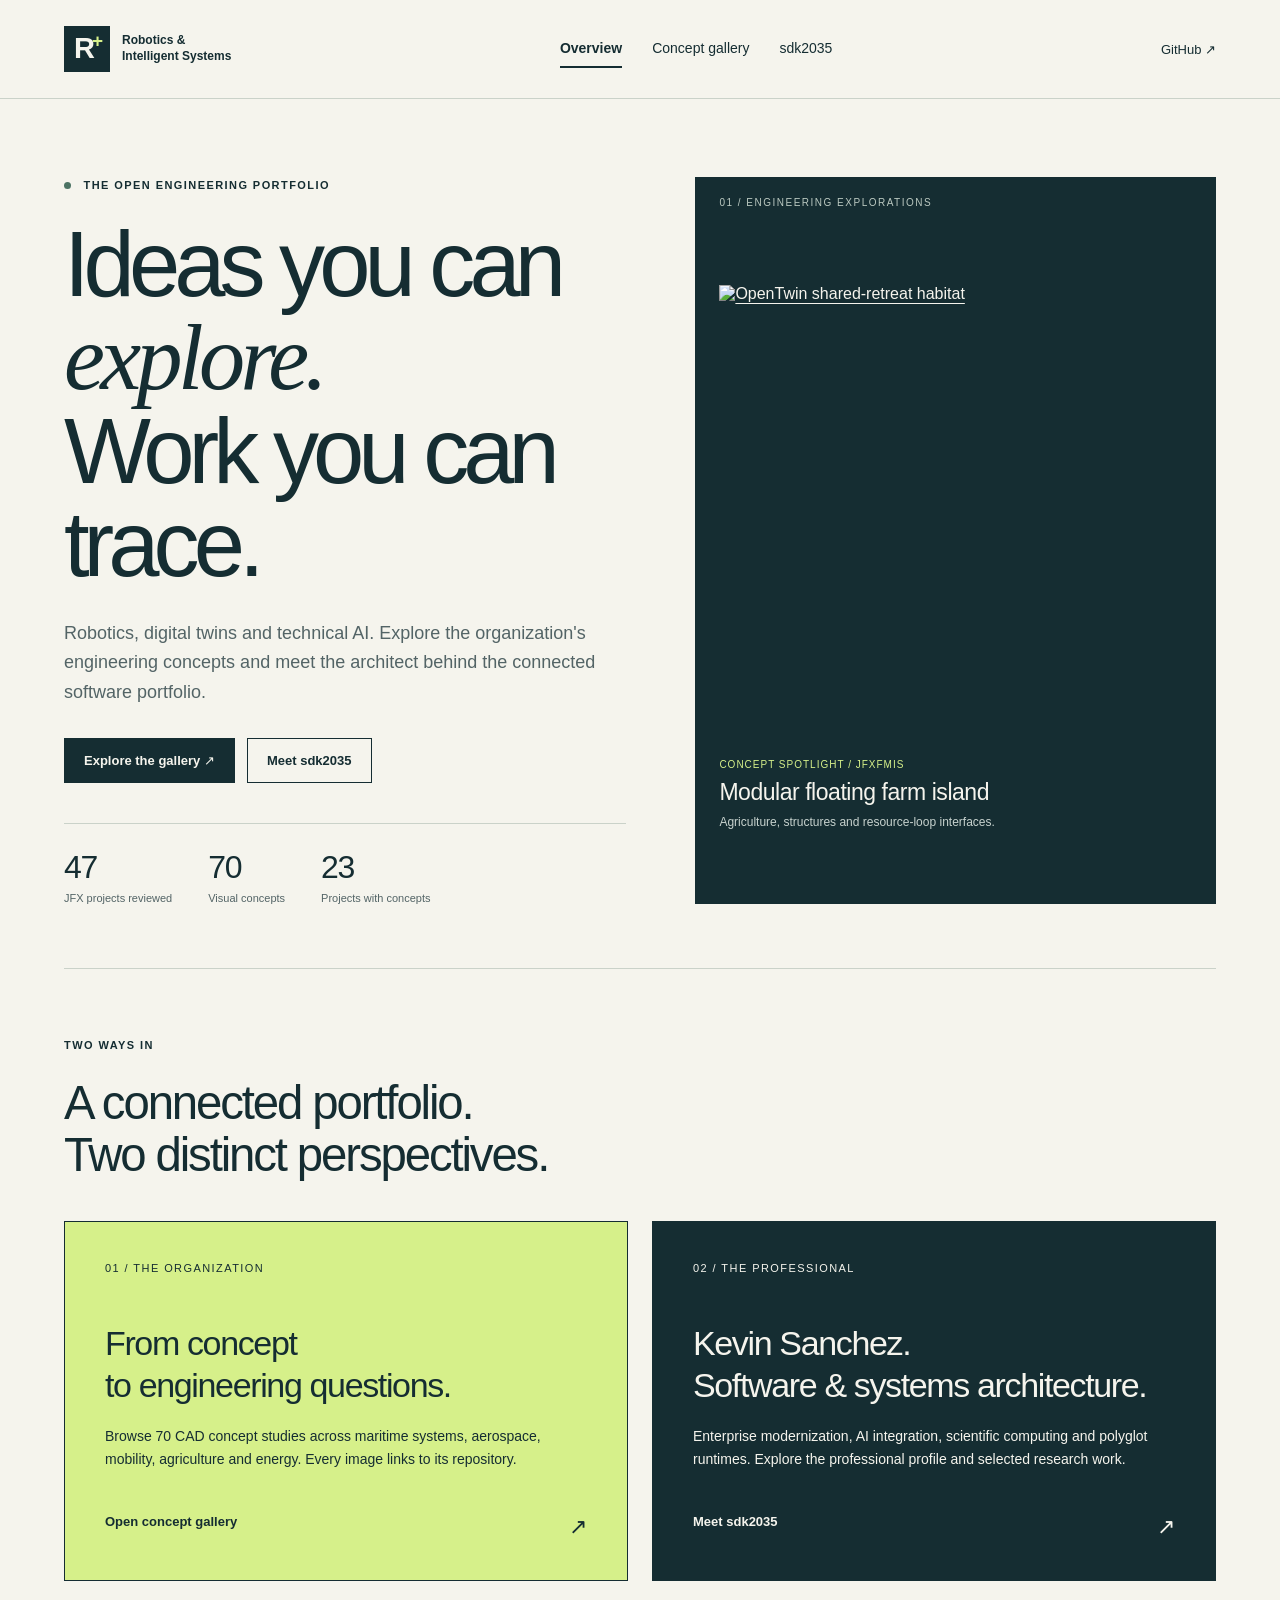
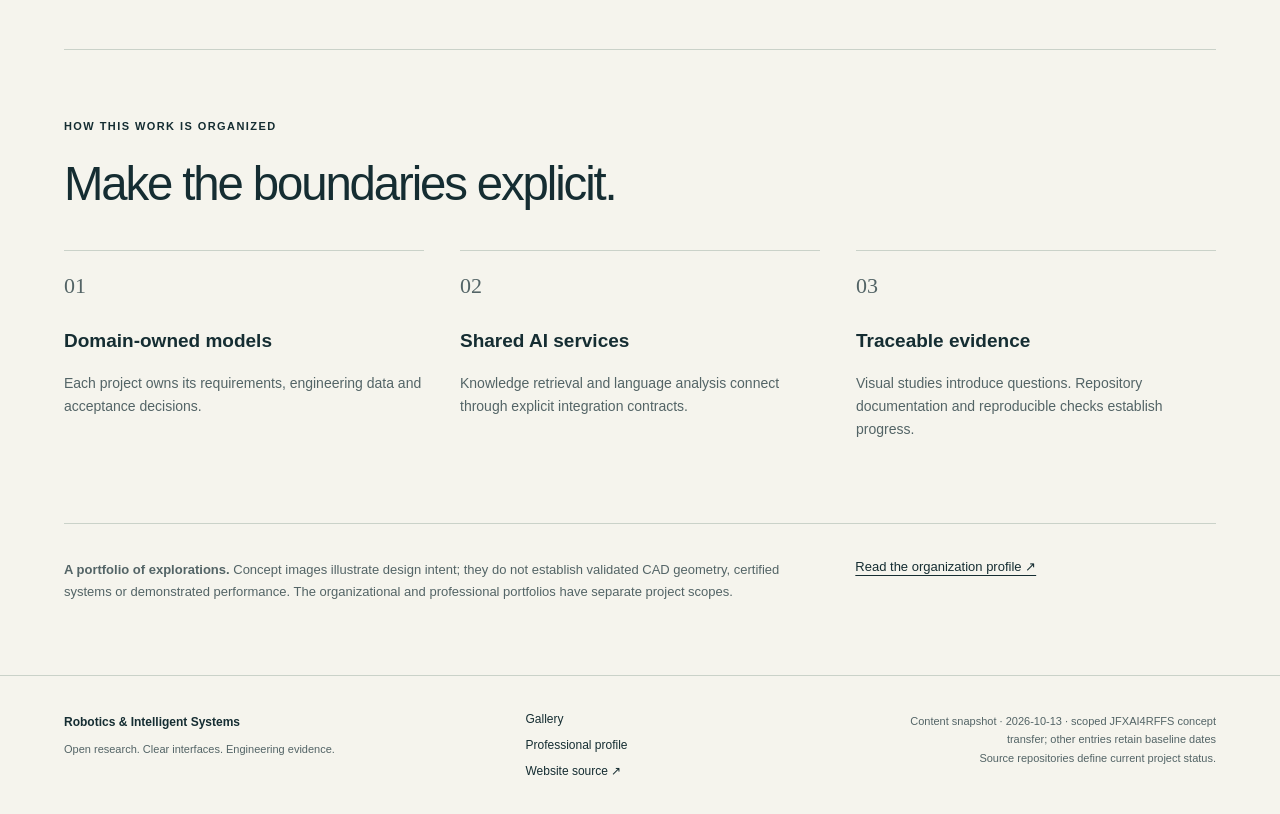
==== docs/index.html @ d43c2836 "docs(portfolio): relocate two support concepts to JFXAI4RFFS and rebuild gallery" ====
<!doctype html>
<html lang="en">
<head>
<meta charset="utf-8"><meta name="viewport" content="width=device-width, initial-scale=1">
<title>Portfolio · Robotics &amp; Intelligent Systems</title>
<meta name="description" content="The engineering portfolio of Robotics &amp; Intelligent Systems, with 70 CAD concept studies and the professional profile of sdk2035.">
<meta name="theme-color" content="#152d32">
<link rel="canonical" href="https://robotics-intelligent-systems.github.io/portfolio/">
<meta property="og:title" content="Portfolio"><meta property="og:description" content="The engineering portfolio of Robotics &amp; Intelligent Systems, with 70 CAD concept studies and the professional profile of sdk2035.">
<meta property="og:type" content="website"><meta property="og:url" content="https://robotics-intelligent-systems.github.io/portfolio/">
<meta property="og:image" content="https://raw.githubusercontent.com/robotics-intelligent-systems/jfxai4mad/main/MBSE/CAD/opentwin-modular-habitat-shared-retreat-cutaway.jpg">
<link rel="icon" href="./assets/mark.svg" type="image/svg+xml">
<link rel="stylesheet" href="./assets/site.css">
<script src="./assets/site.js" defer></script>
</head>
<body>
<a class="skip" href="#main">Skip to content</a>
<header class="site-header"><a class="brand" href="./"><span class="brand-mark" aria-hidden="true">R<span>+</span></span><span>Robotics &amp;<br>Intelligent Systems</span></a><nav aria-label="Primary"><a class="active" href="./">Overview</a><a class="" href="./gallery/">Concept gallery</a><a class="" href="./sdk2035/">sdk2035</a></nav><a class="github-link" href="https://github.com/robotics-intelligent-systems">GitHub ↗</a></header>
<main id="main"><section class="hero overview-hero"><div class="hero-copy"><p class="eyebrow"><span class="signal"></span> THE OPEN ENGINEERING PORTFOLIO</p><h1>Ideas you can<br><em>explore.</em><br>Work you can trace.</h1><p class="lead">Robotics, digital twins and technical AI. Explore the organization's engineering concepts and meet the architect behind the connected software portfolio.</p><div class="actions"><a class="button primary" href="gallery/">Explore the gallery ↗</a><a class="button" href="sdk2035/">Meet sdk2035</a></div><div class="stats"><div><strong>47</strong><span>JFX projects reviewed</span></div><div><strong>70</strong><span>Visual concepts</span></div><div><strong>23</strong><span>Projects with concepts</span></div></div></div><figure class="hero-visual"><a href="https://github.com/robotics-intelligent-systems/jfxai4mad/blob/main/MBSE/CAD/opentwin-modular-habitat-shared-retreat-cutaway.jpg"><img src="https://raw.githubusercontent.com/robotics-intelligent-systems/jfxai4mad/main/MBSE/CAD/opentwin-modular-habitat-shared-retreat-cutaway.jpg" alt="OpenTwin shared-retreat habitat" fetchpriority="high"></a><figcaption><span>CONCEPT SPOTLIGHT / JFXFMIS</span><strong>Modular floating farm island</strong><span>Agriculture, structures and resource-loop interfaces.</span></figcaption><span class="visual-label">01 / ENGINEERING EXPLORATIONS</span></figure></section>
<section class="section"><div class="section-heading"><p class="eyebrow">TWO WAYS IN</p><h2>A connected portfolio.<br>Two distinct perspectives.</h2></div><div class="entry-grid"><a class="entry" href="gallery/"><span class="entry-number">01 / THE ORGANIZATION</span><h3>From concept<br>to engineering questions.</h3><p>Browse 70 CAD concept studies across maritime systems, aerospace, mobility, agriculture and energy. Every image links to its repository.</p><span class="entry-link">Open concept gallery <b>↗</b></span></a><a class="entry dark" href="sdk2035/"><span class="entry-number">02 / THE PROFESSIONAL</span><h3>Kevin Sanchez.<br>Software &amp; systems architecture.</h3><p>Enterprise modernization, AI integration, scientific computing and polyglot runtimes. Explore the professional profile and selected research work.</p><span class="entry-link">Meet sdk2035 <b>↗</b></span></a></div></section>
<section class="section approach"><p class="eyebrow">HOW THIS WORK IS ORGANIZED</p><h2>Make the boundaries explicit.</h2><div class="principles"><div><span>01</span><h3>Domain-owned models</h3><p>Each project owns its requirements, engineering data and acceptance decisions.</p></div><div><span>02</span><h3>Shared AI services</h3><p>Knowledge retrieval and language analysis connect through explicit integration contracts.</p></div><div><span>03</span><h3>Traceable evidence</h3><p>Visual studies introduce questions. Repository documentation and reproducible checks establish progress.</p></div></div></section>
<section class="source-note"><p><strong>A portfolio of explorations.</strong> Concept images illustrate design intent; they do not establish validated CAD geometry, certified systems or demonstrated performance. The organizational and professional portfolios have separate project scopes.</p><a class="" href="https://github.com/robotics-intelligent-systems/.github">Read the organization profile ↗</a></section></main>
<footer><div><strong>Robotics &amp; Intelligent Systems</strong><p>Open research. Clear interfaces. Engineering evidence.</p></div><div class="footer-links"><a class="" href="./gallery/">Gallery</a><a class="" href="./sdk2035/">Professional profile</a><a class="" href="https://github.com/robotics-intelligent-systems/portfolio">Website source ↗</a></div><p class="snapshot">Content snapshot · 2026-10-13 · scoped JFXAI4RFFS concept transfer; other entries retain baseline dates<br>Source repositories define current project status.</p></footer>
</body></html>
---- docs/assets/site.css ----
:root{--paper:#f5f4ed;--ink:#152d32;--muted:#536466;--line:#cad2c9;--lime:#d6f08a;--white:#fff;--serif:Georgia,'Times New Roman',serif;font-family:Arial,Helvetica,sans-serif;color:var(--ink);background:var(--paper);font-synthesis:none;scroll-behavior:smooth}*{box-sizing:border-box}body{margin:0}a{color:inherit;text-underline-offset:4px}a:hover{text-decoration-thickness:2px}button,input,select{font:inherit}button,a,input,select,summary{touch-action:manipulation}button,summary{cursor:pointer}img{display:block;max-width:100%}figure{margin:0}p{line-height:1.65}h1,h2,h3,p{margin-top:0}h1{font-size:clamp(3.8rem,7.2vw,7.6rem);font-weight:500;line-height:1.01;letter-spacing:-.065em;margin-bottom:28px}h1 em{font-family:var(--serif);font-weight:400;letter-spacing:-.05em}h2{font-size:clamp(2rem,3.7vw,3.6rem);font-weight:500;line-height:1.1;letter-spacing:-.045em}h3{font-weight:600;line-height:1.25}a:focus-visible,button:focus-visible,summary:focus-visible,input:focus-visible,select:focus-visible{outline:3px solid #407075;outline-offset:5px}button:disabled{cursor:default}main{max-width:1440px;margin:auto;padding:0 5vw}.site-header{max-width:1440px;margin:auto;padding:26px 5vw;display:flex;align-items:center;justify-content:space-between;gap:28px;border-bottom:1px solid var(--line)}.brand{display:flex;align-items:center;gap:12px;font-size:12px;font-weight:700;text-decoration:none;line-height:1.3}.brand-mark{position:relative;display:flex;align-items:center;justify-content:center;background:var(--ink);color:var(--paper);width:46px;height:46px;font-size:29px;letter-spacing:-3px}.brand-mark span{font-size:19px;color:var(--lime);align-self:flex-start;margin-top:3px}.site-header nav{display:flex;gap:30px}.site-header nav a{font-size:14px;text-decoration:none;padding:10px 0;border-bottom:2px solid transparent}.site-header nav a.active{border-color:var(--ink);font-weight:700}.github-link{font-size:13px;text-decoration:none}.eyebrow{font-size:11px;font-weight:700;line-height:1.5;letter-spacing:.13em;text-transform:uppercase;margin-bottom:24px}.signal{display:inline-block;width:7px;height:7px;border-radius:50%;background:#4c7364;margin-right:8px}.hero{display:grid;grid-template-columns:1.08fr 1fr;gap:6%;padding:78px 0 64px;align-items:center}.lead{font-size:18px;line-height:1.65;color:var(--muted);max-width:600px}.actions{display:flex;gap:12px;flex-wrap:wrap;margin:30px 0}.button{display:inline-flex;align-items:center;justify-content:center;border:1px solid var(--ink);padding:14px 19px;background:transparent;text-decoration:none;font-weight:600;font-size:13px;border-radius:0;transition:background .15s,color .15s}.button:hover{background:#e0e6d8}.button.primary{background:var(--ink);color:var(--paper)}.button.primary:hover{background:#315254}.stats{display:flex;border-top:1px solid var(--line);padding-top:25px;gap:36px;margin-top:40px}.stats strong{display:block;font-size:32px;font-weight:500;letter-spacing:-.04em}.stats span{display:block;font-size:11px;color:var(--muted);margin-top:6px}.hero-visual{position:relative;background:var(--ink);color:var(--paper);align-self:stretch;display:flex;flex-direction:column;justify-content:center;padding:55px 24px 22px}.hero-visual img{width:100%;aspect-ratio:1.05;object-fit:cover}.hero-visual figcaption{display:grid;gap:9px;margin-top:24px}.hero-visual figcaption span:first-child{font-size:10px;color:var(--lime);letter-spacing:.1em}.hero-visual figcaption strong{font-size:23px;font-weight:500;letter-spacing:-.02em}.hero-visual figcaption span:last-child{font-size:12px;color:#c7d2ce}.visual-label{position:absolute;top:20px;left:24px;font-size:10px;letter-spacing:.15em;color:#bbc9c1}.section{padding:68px 0;border-top:1px solid var(--line)}.section-heading{max-width:750px;margin-bottom:34px}.section-heading p:not(.eyebrow){color:var(--muted);max-width:650px}.entry-grid{display:grid;grid-template-columns:1fr 1fr;gap:24px}.entry{display:flex;flex-direction:column;border:1px solid var(--ink);padding:40px;text-decoration:none;min-height:360px;background:var(--lime)}.entry.dark{background:var(--ink);color:var(--paper)}.entry-number{font-size:11px;letter-spacing:.13em;margin-bottom:48px}.entry h3{font-size:34px;letter-spacing:-.04em;font-weight:500;margin-bottom:18px}.entry p{font-size:14px;max-width:460px}.entry-link{font-size:13px;font-weight:700;margin-top:auto;padding-top:20px;display:flex;justify-content:space-between}.entry-link b{font-size:22px;font-weight:400}.principles{display:grid;grid-template-columns:repeat(3,1fr);gap:36px;margin-top:40px}.principles>div{border-top:1px solid var(--line);padding-top:22px}.principles span{font-family:var(--serif);font-size:22px;color:var(--muted)}.principles h3{margin-top:30px;font-size:19px}.principles p{font-size:14px;color:var(--muted)}.source-note{border-top:1px solid var(--line);padding:35px 0 60px;display:grid;grid-template-columns:2fr 1fr;gap:70px;align-items:start}.source-note p{font-size:13px;color:var(--muted)}.source-note a{font-size:13px}.page-intro{padding:70px 0 42px}.page-intro h1{font-size:clamp(4.4rem,8vw,8.5rem)}.intro-line{display:flex;align-items:center;justify-content:space-between;gap:36px}.intro-line .lead{margin:0;max-width:550px}.text-link{font-size:13px;white-space:nowrap}.gallery-tools{padding:27px 0 0;border-top:1px solid var(--ink)}.gallery-tools form{display:flex;gap:18px;align-items:end}.gallery-tools label{display:block;font-size:12px;font-weight:700;margin-bottom:9px}.gallery-tools input,.gallery-tools select{width:100%;background:var(--white);border:1px solid #9cae9f;color:var(--ink);padding:13px 14px;border-radius:0;font-size:14px;min-height:46px}.search-field{flex:1}.project-field{width:240px}.gallery-tools .button{min-height:46px}.gallery-tools #result-count{font-size:12px;margin:18px 0 0;color:var(--muted)}.gallery-note{font-size:12px;color:var(--muted);margin:10px 0 36px}.concept-group{margin-bottom:50px}.group-heading{display:flex;justify-content:space-between;align-items:center;gap:20px;margin-bottom:16px}.group-heading h2{font-size:20px;letter-spacing:-.015em;margin:0}.group-heading h2 a{text-decoration:none}.group-heading span{font-size:11px;color:var(--muted)}.concept-grid{display:grid;grid-template-columns:1fr 1fr;gap:16px}.concept{display:grid;grid-template-columns:1.3fr 1fr;gap:20px;background:var(--white);border:1px solid var(--line);padding:22px;align-items:center;min-width:0}.concept-copy{min-width:0}.status{display:inline-block;font-size:10px;line-height:1.4;color:#3b5c4d;background:#ebf0e5;padding:5px 8px;max-width:100%;overflow-wrap:anywhere}.concept h3{font-size:17px;font-weight:600;letter-spacing:-.02em;margin:14px 0 10px}.concept p{font-size:12px;line-height:1.55;color:var(--muted);margin-bottom:14px}.source-link{font-size:11px}.concept figure{min-width:0}.zoom{display:block;text-decoration:none}.zoom img{width:100%;aspect-ratio:1.18;object-fit:cover;background:#edf0ea;transition:filter .15s}.zoom:hover img{filter:brightness(.9)}.zoom span{display:block;margin-top:8px;font-size:10px;text-align:right;color:var(--muted)}.empty{padding:70px 20px;text-align:center;border:1px solid var(--line)}[hidden]{display:none!important}.project-grid{display:grid;grid-template-columns:repeat(2,minmax(0,1fr));gap:18px}.project-card{border:1px solid var(--line);padding:28px;background:#fafbf5;min-width:0}.project-card-top{display:flex;flex-wrap:wrap;justify-content:space-between;gap:12px;align-items:start;margin-bottom:20px}.project-card-top .eyebrow{max-width:60%;font-size:9px;margin:0;color:var(--muted)}.project-card h3{font-size:24px;letter-spacing:-.03em;margin-bottom:15px;overflow-wrap:anywhere}.project-card h3 a{text-decoration:none}.project-card>p{font-size:14px;color:var(--muted)}details summary{font-size:13px;line-height:1.5;padding:12px 0;font-weight:600}details p{font-size:13px;color:var(--muted);margin:12px 0 0}.directory{margin-top:28px}.directory>summary{border-top:1px solid var(--line);padding:20px 0;font-size:15px}.directory .project-grid{padding:10px 0}.profile-hero{grid-template-columns:1.4fr .8fr;gap:10%;align-items:start}.profile-hero h1{font-size:clamp(5rem,9vw,9rem)}.role{font-size:23px;line-height:1.35;letter-spacing:-.025em}.location{font-size:12px;color:var(--muted);max-width:520px}.profile-panel{background:var(--ink);color:var(--paper);padding:36px;margin-top:30px}.profile-panel .eyebrow{color:var(--lime)}.experience{border-top:1px solid #456064;display:flex;align-items:baseline;gap:20px;padding:24px 0}.experience strong{font-size:64px;font-weight:400;letter-spacing:-.055em}.experience span{font-size:12px;color:#c7d2ce}.profile-panel>p:not(.eyebrow){font-size:14px;color:#c7d2ce}.profile-panel .small{font-size:11px!important;color:#aabbaf!important;margin-top:24px}.profile-panel a{font-size:12px}.stack-grid{display:grid;grid-template-columns:1fr 1fr;gap:34px 70px;margin-top:38px}.stack-grid>div{border-top:1px solid var(--line);padding-top:22px}.stack-grid h3{font-size:18px}.stack-grid p{font-size:14px;color:var(--muted)}.contact-block{padding:50px;background:var(--lime);margin:20px 0 70px;display:grid;grid-template-columns:1.4fr 1fr;gap:60px}.contact-block h2{font-size:44px}.contact-block p:not(.eyebrow){font-size:14px}.contact-links{align-self:center;display:grid}.contact-links a{font-size:14px;padding:15px 0;border-bottom:1px solid #98b470;text-decoration:none}footer{max-width:1440px;margin:auto;border-top:1px solid var(--line);padding:36px 5vw;display:grid;grid-template-columns:1.3fr 1fr 1fr;gap:36px}footer strong{font-size:12px}footer p{font-size:11px;color:var(--muted);margin-top:10px}.footer-links{display:grid;gap:12px;align-content:start}.footer-links a{font-size:12px;text-decoration:none}.snapshot{margin:0!important;text-align:right}.skip{position:fixed;top:8px;left:8px;transform:translateY(-200%);background:var(--lime);padding:15px;z-index:10}.skip:focus{transform:none}dialog{border:0;background:var(--paper);color:var(--ink);width:min(1000px,94vw);max-height:93vh;padding:24px}dialog::backdrop{background:#0c2329d9}.dialog-top{display:flex;align-items:center;justify-content:space-between;gap:20px}.dialog-top h2{font-size:22px;letter-spacing:-.02em;margin:0}.dialog-top button{background:var(--ink);color:var(--paper);border:0;padding:12px;white-space:nowrap}dialog img{max-height:70vh;width:100%;object-fit:contain;margin:20px 0;background:#e8ebe5}dialog>a{font-size:13px}
@media(min-width:1450px){main,.site-header,footer{padding-left:72px;padding-right:72px}}@media(max-width:1000px){h1{font-size:65px}.hero{gap:30px}.stats{gap:20px}.concept-grid{grid-template-columns:1fr}.concept{grid-template-columns:1.6fr 1fr}.concept h3{font-size:21px}.concept p{font-size:14px}.concept figure img{max-height:210px}.hero-visual img{aspect-ratio:.88}.entry{padding:30px}.entry h3{font-size:29px}.profile-hero{gap:30px}.profile-panel{padding:24px}.experience{gap:12px}.experience strong{font-size:54px}.contact-block{gap:30px;padding:35px}}@media(max-width:700px){main{padding:0 22px}.site-header{padding:20px 22px;flex-wrap:wrap;gap:16px}.site-header nav{order:3;width:100%;justify-content:space-between;gap:12px}.site-header nav a{font-size:12px}.brand{font-size:10px}.brand-mark{width:37px;height:37px;font-size:23px}.github-link{font-size:12px}.hero,.profile-hero{grid-template-columns:1fr;padding:42px 0;gap:34px}h1{font-size:clamp(3.5rem,12vw,5rem)}.hero-visual{padding-top:44px}.hero-visual img{aspect-ratio:1.4;object-fit:cover}.lead{font-size:16px}.stats{gap:26px;margin-top:28px}.stats span{max-width:85px;line-height:1.4}.stats strong{font-size:29px}.section{padding:44px 0}.entry-grid,.project-grid,.principles,.stack-grid,.contact-block,.source-note{grid-template-columns:1fr}.entry{min-height:315px;padding:28px}.entry-number{margin-bottom:35px}.principles{gap:18px}.principles h3{margin-top:16px}.source-note{gap:16px;padding-bottom:38px}.page-intro{padding:42px 0 30px}.page-intro h1{font-size:4.6rem}.intro-line{display:block}.intro-line a{display:inline-block;margin-top:20px}.gallery-tools form{flex-wrap:wrap;gap:15px}.search-field{flex:0 0 100%}.project-field{width:auto;flex:1;min-width:150px}.gallery-tools .button{font-size:12px;padding:13px}.concept{gap:16px;padding:17px;grid-template-columns:1.4fr 1fr}.concept h3{font-size:17px}.concept p{font-size:12px}.concept figure img{aspect-ratio:1;max-height:none}.concept-group{margin-bottom:35px}.profile-panel{margin:0;padding:30px}.profile-hero h1{font-size:5.2rem}.experience{justify-content:space-between}.contact-block{padding:28px;gap:14px;margin-bottom:42px}.contact-block h2{font-size:36px}.stack-grid{gap:18px}footer{padding:30px 22px;grid-template-columns:1fr;gap:20px}.footer-links{display:flex;flex-wrap:wrap;gap:18px}.snapshot{text-align:left}dialog{padding:16px}.dialog-top h2{font-size:17px}}@media(prefers-reduced-motion:reduce){:root{scroll-behavior:auto}*{transition:none!important}}
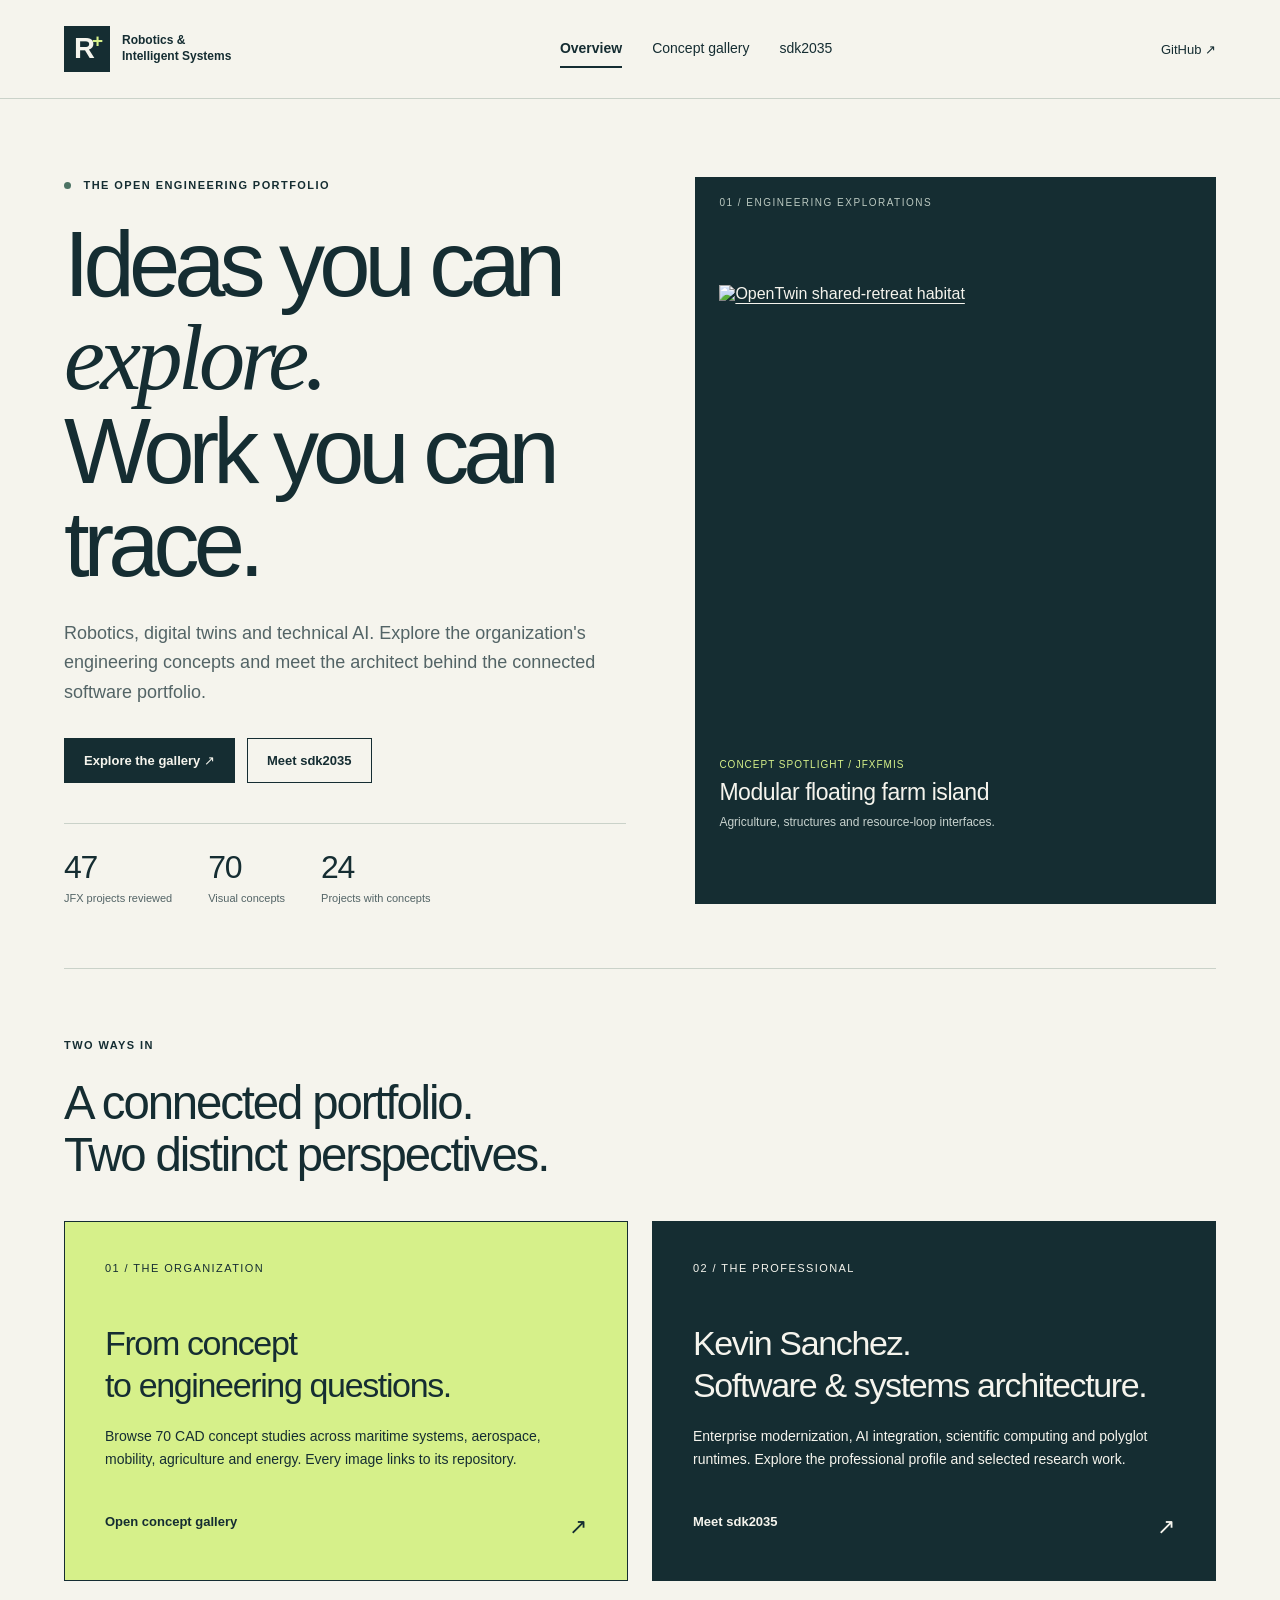
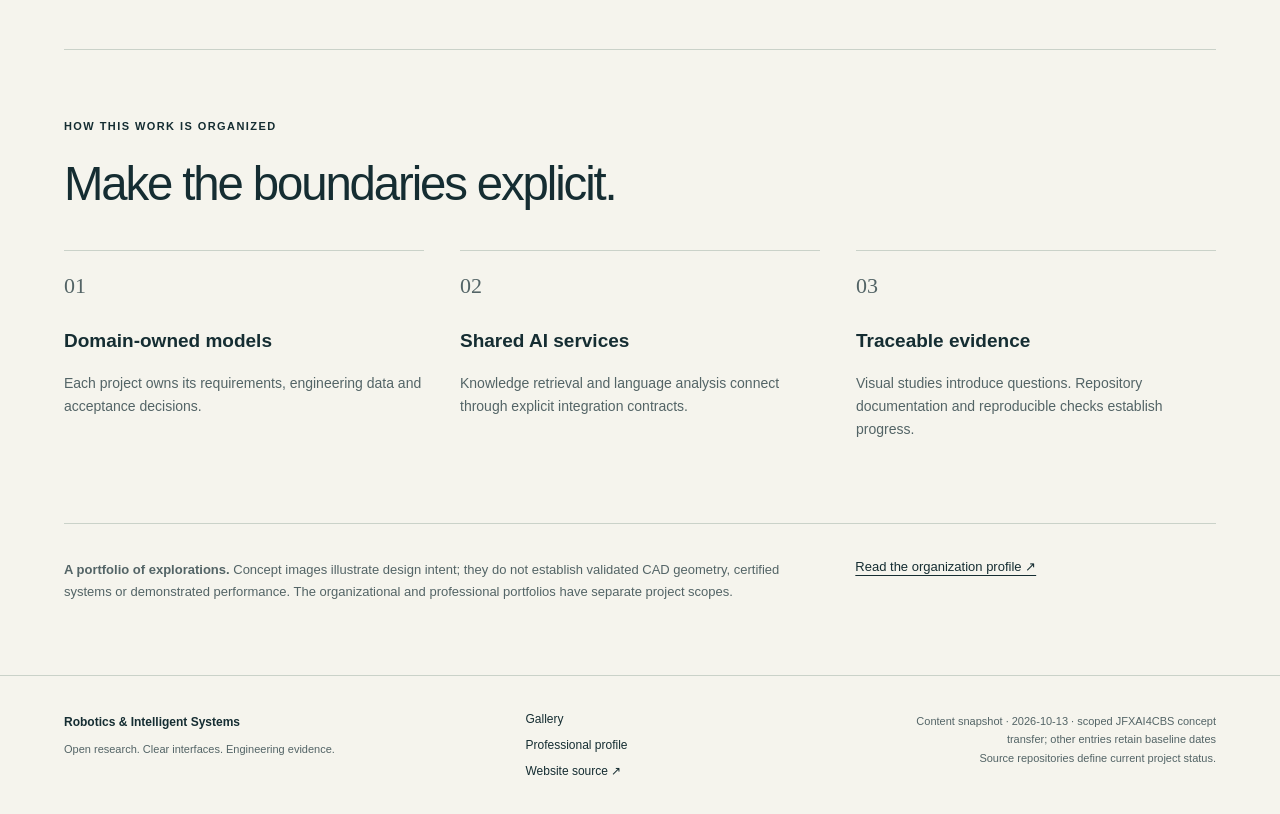
==== commit 406bd36e: "docs: align patrol boat and hydrogen-electric helicopter migration to JFXAI4CBS" ====
--- a/docs/index.html
+++ b/docs/index.html
@@ -16,9 +16,9 @@
 <body>
 <a class="skip" href="#main">Skip to content</a>
 <header class="site-header"><a class="brand" href="./"><span class="brand-mark" aria-hidden="true">R<span>+</span></span><span>Robotics &amp;<br>Intelligent Systems</span></a><nav aria-label="Primary"><a class="active" href="./">Overview</a><a class="" href="./gallery/">Concept gallery</a><a class="" href="./sdk2035/">sdk2035</a></nav><a class="github-link" href="https://github.com/robotics-intelligent-systems">GitHub ↗</a></header>
-<main id="main"><section class="hero overview-hero"><div class="hero-copy"><p class="eyebrow"><span class="signal"></span> THE OPEN ENGINEERING PORTFOLIO</p><h1>Ideas you can<br><em>explore.</em><br>Work you can trace.</h1><p class="lead">Robotics, digital twins and technical AI. Explore the organization's engineering concepts and meet the architect behind the connected software portfolio.</p><div class="actions"><a class="button primary" href="gallery/">Explore the gallery ↗</a><a class="button" href="sdk2035/">Meet sdk2035</a></div><div class="stats"><div><strong>47</strong><span>JFX projects reviewed</span></div><div><strong>70</strong><span>Visual concepts</span></div><div><strong>23</strong><span>Projects with concepts</span></div></div></div><figure class="hero-visual"><a href="https://github.com/robotics-intelligent-systems/jfxai4mad/blob/main/MBSE/CAD/opentwin-modular-habitat-shared-retreat-cutaway.jpg"><img src="https://raw.githubusercontent.com/robotics-intelligent-systems/jfxai4mad/main/MBSE/CAD/opentwin-modular-habitat-shared-retreat-cutaway.jpg" alt="OpenTwin shared-retreat habitat" fetchpriority="high"></a><figcaption><span>CONCEPT SPOTLIGHT / JFXFMIS</span><strong>Modular floating farm island</strong><span>Agriculture, structures and resource-loop interfaces.</span></figcaption><span class="visual-label">01 / ENGINEERING EXPLORATIONS</span></figure></section>
+<main id="main"><section class="hero overview-hero"><div class="hero-copy"><p class="eyebrow"><span class="signal"></span> THE OPEN ENGINEERING PORTFOLIO</p><h1>Ideas you can<br><em>explore.</em><br>Work you can trace.</h1><p class="lead">Robotics, digital twins and technical AI. Explore the organization's engineering concepts and meet the architect behind the connected software portfolio.</p><div class="actions"><a class="button primary" href="gallery/">Explore the gallery ↗</a><a class="button" href="sdk2035/">Meet sdk2035</a></div><div class="stats"><div><strong>47</strong><span>JFX projects reviewed</span></div><div><strong>70</strong><span>Visual concepts</span></div><div><strong>24</strong><span>Projects with concepts</span></div></div></div><figure class="hero-visual"><a href="https://github.com/robotics-intelligent-systems/jfxai4mad/blob/main/MBSE/CAD/opentwin-modular-habitat-shared-retreat-cutaway.jpg"><img src="https://raw.githubusercontent.com/robotics-intelligent-systems/jfxai4mad/main/MBSE/CAD/opentwin-modular-habitat-shared-retreat-cutaway.jpg" alt="OpenTwin shared-retreat habitat" fetchpriority="high"></a><figcaption><span>CONCEPT SPOTLIGHT / JFXFMIS</span><strong>Modular floating farm island</strong><span>Agriculture, structures and resource-loop interfaces.</span></figcaption><span class="visual-label">01 / ENGINEERING EXPLORATIONS</span></figure></section>
 <section class="section"><div class="section-heading"><p class="eyebrow">TWO WAYS IN</p><h2>A connected portfolio.<br>Two distinct perspectives.</h2></div><div class="entry-grid"><a class="entry" href="gallery/"><span class="entry-number">01 / THE ORGANIZATION</span><h3>From concept<br>to engineering questions.</h3><p>Browse 70 CAD concept studies across maritime systems, aerospace, mobility, agriculture and energy. Every image links to its repository.</p><span class="entry-link">Open concept gallery <b>↗</b></span></a><a class="entry dark" href="sdk2035/"><span class="entry-number">02 / THE PROFESSIONAL</span><h3>Kevin Sanchez.<br>Software &amp; systems architecture.</h3><p>Enterprise modernization, AI integration, scientific computing and polyglot runtimes. Explore the professional profile and selected research work.</p><span class="entry-link">Meet sdk2035 <b>↗</b></span></a></div></section>
 <section class="section approach"><p class="eyebrow">HOW THIS WORK IS ORGANIZED</p><h2>Make the boundaries explicit.</h2><div class="principles"><div><span>01</span><h3>Domain-owned models</h3><p>Each project owns its requirements, engineering data and acceptance decisions.</p></div><div><span>02</span><h3>Shared AI services</h3><p>Knowledge retrieval and language analysis connect through explicit integration contracts.</p></div><div><span>03</span><h3>Traceable evidence</h3><p>Visual studies introduce questions. Repository documentation and reproducible checks establish progress.</p></div></div></section>
 <section class="source-note"><p><strong>A portfolio of explorations.</strong> Concept images illustrate design intent; they do not establish validated CAD geometry, certified systems or demonstrated performance. The organizational and professional portfolios have separate project scopes.</p><a class="" href="https://github.com/robotics-intelligent-systems/.github">Read the organization profile ↗</a></section></main>
-<footer><div><strong>Robotics &amp; Intelligent Systems</strong><p>Open research. Clear interfaces. Engineering evidence.</p></div><div class="footer-links"><a class="" href="./gallery/">Gallery</a><a class="" href="./sdk2035/">Professional profile</a><a class="" href="https://github.com/robotics-intelligent-systems/portfolio">Website source ↗</a></div><p class="snapshot">Content snapshot · 2026-10-13 · scoped JFXAI4RFFS concept transfer; other entries retain baseline dates<br>Source repositories define current project status.</p></footer>
+<footer><div><strong>Robotics &amp; Intelligent Systems</strong><p>Open research. Clear interfaces. Engineering evidence.</p></div><div class="footer-links"><a class="" href="./gallery/">Gallery</a><a class="" href="./sdk2035/">Professional profile</a><a class="" href="https://github.com/robotics-intelligent-systems/portfolio">Website source ↗</a></div><p class="snapshot">Content snapshot · 2026-10-13 · scoped JFXAI4CBS concept transfer; other entries retain baseline dates<br>Source repositories define current project status.</p></footer>
 </body></html>
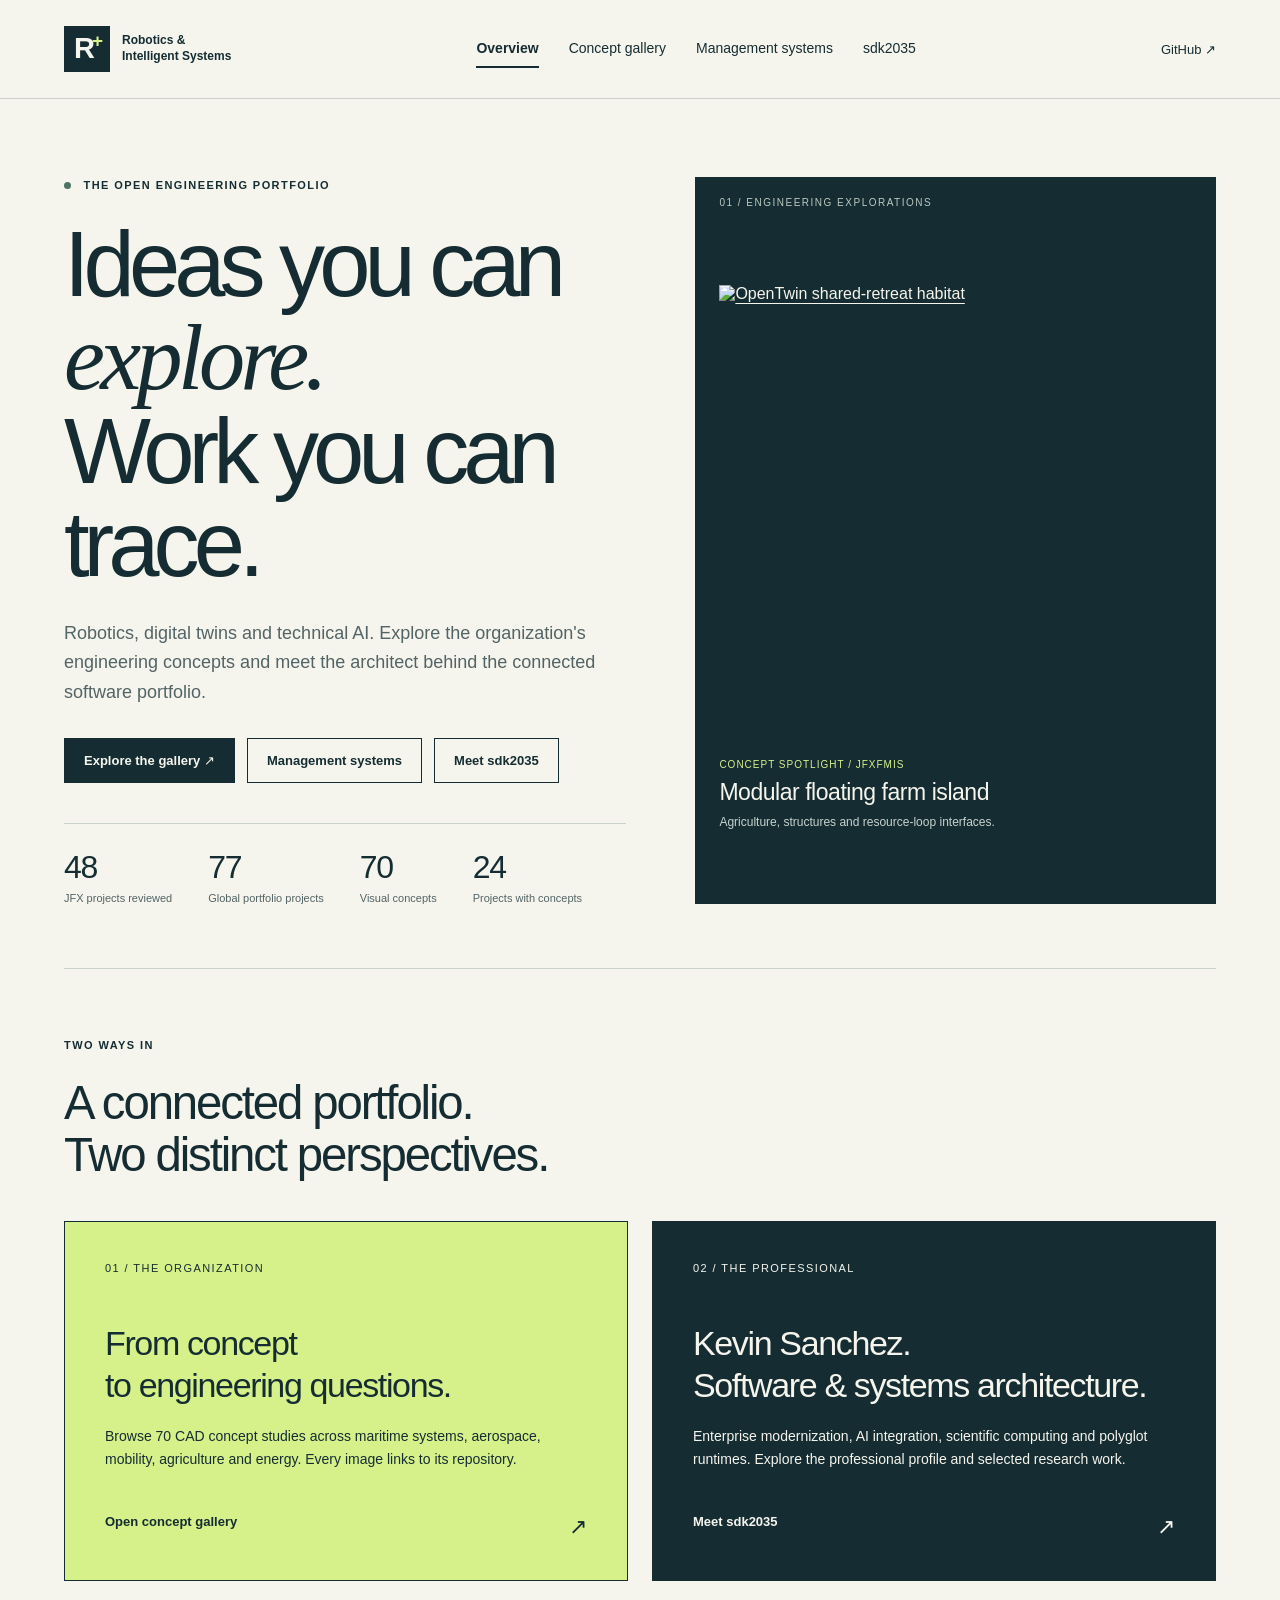
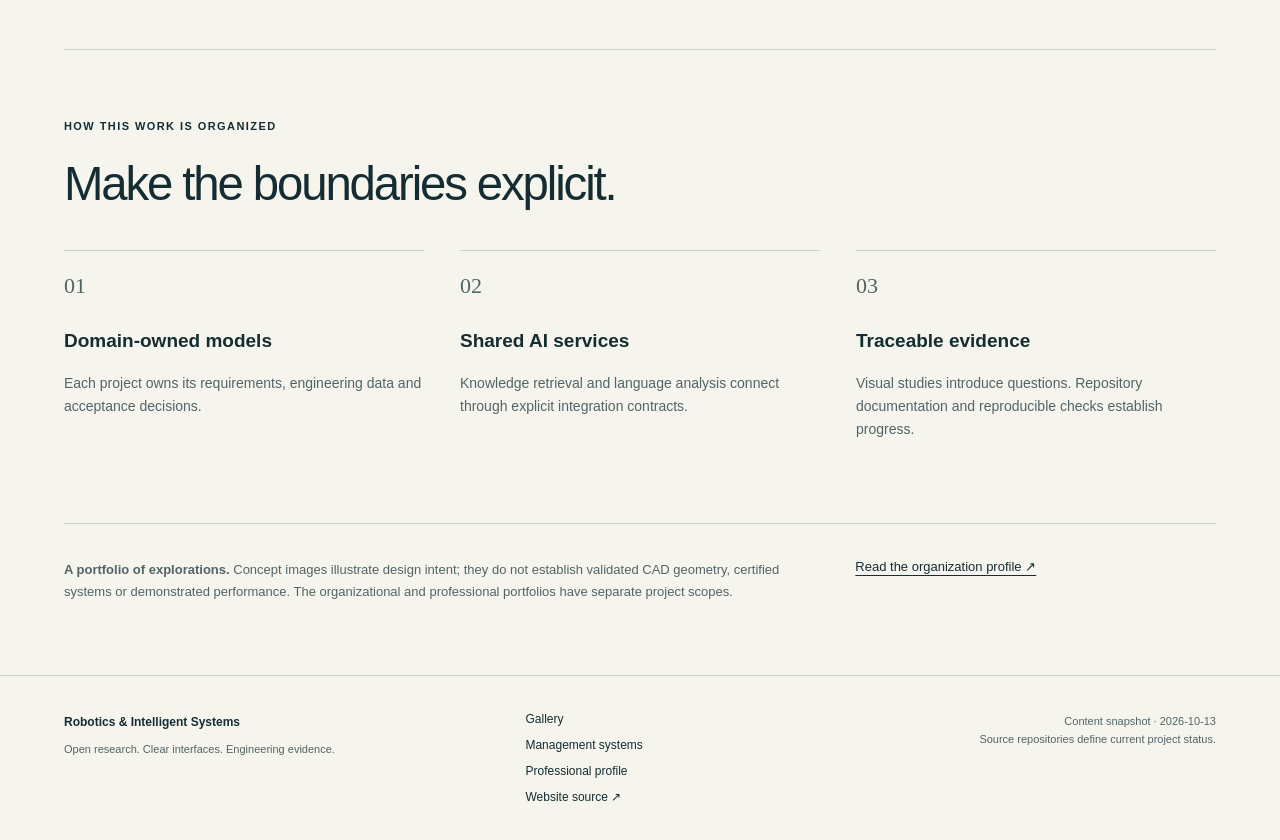
==== commit cade80ac: "Add management systems tab and JFOXPMS; total 77 portfolio projects" ====
--- a/docs/index.html
+++ b/docs/index.html
@@ -15,10 +15,10 @@
 </head>
 <body>
 <a class="skip" href="#main">Skip to content</a>
-<header class="site-header"><a class="brand" href="./"><span class="brand-mark" aria-hidden="true">R<span>+</span></span><span>Robotics &amp;<br>Intelligent Systems</span></a><nav aria-label="Primary"><a class="active" href="./">Overview</a><a class="" href="./gallery/">Concept gallery</a><a class="" href="./sdk2035/">sdk2035</a></nav><a class="github-link" href="https://github.com/robotics-intelligent-systems">GitHub ↗</a></header>
-<main id="main"><section class="hero overview-hero"><div class="hero-copy"><p class="eyebrow"><span class="signal"></span> THE OPEN ENGINEERING PORTFOLIO</p><h1>Ideas you can<br><em>explore.</em><br>Work you can trace.</h1><p class="lead">Robotics, digital twins and technical AI. Explore the organization's engineering concepts and meet the architect behind the connected software portfolio.</p><div class="actions"><a class="button primary" href="gallery/">Explore the gallery ↗</a><a class="button" href="sdk2035/">Meet sdk2035</a></div><div class="stats"><div><strong>47</strong><span>JFX projects reviewed</span></div><div><strong>70</strong><span>Visual concepts</span></div><div><strong>24</strong><span>Projects with concepts</span></div></div></div><figure class="hero-visual"><a href="https://github.com/robotics-intelligent-systems/jfxai4mad/blob/main/MBSE/CAD/opentwin-modular-habitat-shared-retreat-cutaway.jpg"><img src="https://raw.githubusercontent.com/robotics-intelligent-systems/jfxai4mad/main/MBSE/CAD/opentwin-modular-habitat-shared-retreat-cutaway.jpg" alt="OpenTwin shared-retreat habitat" fetchpriority="high"></a><figcaption><span>CONCEPT SPOTLIGHT / JFXFMIS</span><strong>Modular floating farm island</strong><span>Agriculture, structures and resource-loop interfaces.</span></figcaption><span class="visual-label">01 / ENGINEERING EXPLORATIONS</span></figure></section>
+<header class="site-header"><a class="brand" href="./"><span class="brand-mark" aria-hidden="true">R<span>+</span></span><span>Robotics &amp;<br>Intelligent Systems</span></a><nav aria-label="Primary"><a class="active" href="./">Overview</a><a class="" href="./gallery/">Concept gallery</a><a class="" href="./management/">Management systems</a><a class="" href="./sdk2035/">sdk2035</a></nav><a class="github-link" href="https://github.com/robotics-intelligent-systems">GitHub ↗</a></header>
+<main id="main"><section class="hero overview-hero"><div class="hero-copy"><p class="eyebrow"><span class="signal"></span> THE OPEN ENGINEERING PORTFOLIO</p><h1>Ideas you can<br><em>explore.</em><br>Work you can trace.</h1><p class="lead">Robotics, digital twins and technical AI. Explore the organization's engineering concepts and meet the architect behind the connected software portfolio.</p><div class="actions"><a class="button primary" href="gallery/">Explore the gallery ↗</a><a class="button" href="management/">Management systems</a><a class="button" href="sdk2035/">Meet sdk2035</a></div><div class="stats"><div><strong>48</strong><span>JFX projects reviewed</span></div><div><strong>77</strong><span>Global portfolio projects</span></div><div><strong>70</strong><span>Visual concepts</span></div><div><strong>24</strong><span>Projects with concepts</span></div></div></div><figure class="hero-visual"><a href="https://github.com/robotics-intelligent-systems/jfxai4mad/blob/main/MBSE/CAD/opentwin-modular-habitat-shared-retreat-cutaway.jpg"><img src="https://raw.githubusercontent.com/robotics-intelligent-systems/jfxai4mad/main/MBSE/CAD/opentwin-modular-habitat-shared-retreat-cutaway.jpg" alt="OpenTwin shared-retreat habitat" fetchpriority="high"></a><figcaption><span>CONCEPT SPOTLIGHT / JFXFMIS</span><strong>Modular floating farm island</strong><span>Agriculture, structures and resource-loop interfaces.</span></figcaption><span class="visual-label">01 / ENGINEERING EXPLORATIONS</span></figure></section>
 <section class="section"><div class="section-heading"><p class="eyebrow">TWO WAYS IN</p><h2>A connected portfolio.<br>Two distinct perspectives.</h2></div><div class="entry-grid"><a class="entry" href="gallery/"><span class="entry-number">01 / THE ORGANIZATION</span><h3>From concept<br>to engineering questions.</h3><p>Browse 70 CAD concept studies across maritime systems, aerospace, mobility, agriculture and energy. Every image links to its repository.</p><span class="entry-link">Open concept gallery <b>↗</b></span></a><a class="entry dark" href="sdk2035/"><span class="entry-number">02 / THE PROFESSIONAL</span><h3>Kevin Sanchez.<br>Software &amp; systems architecture.</h3><p>Enterprise modernization, AI integration, scientific computing and polyglot runtimes. Explore the professional profile and selected research work.</p><span class="entry-link">Meet sdk2035 <b>↗</b></span></a></div></section>
 <section class="section approach"><p class="eyebrow">HOW THIS WORK IS ORGANIZED</p><h2>Make the boundaries explicit.</h2><div class="principles"><div><span>01</span><h3>Domain-owned models</h3><p>Each project owns its requirements, engineering data and acceptance decisions.</p></div><div><span>02</span><h3>Shared AI services</h3><p>Knowledge retrieval and language analysis connect through explicit integration contracts.</p></div><div><span>03</span><h3>Traceable evidence</h3><p>Visual studies introduce questions. Repository documentation and reproducible checks establish progress.</p></div></div></section>
 <section class="source-note"><p><strong>A portfolio of explorations.</strong> Concept images illustrate design intent; they do not establish validated CAD geometry, certified systems or demonstrated performance. The organizational and professional portfolios have separate project scopes.</p><a class="" href="https://github.com/robotics-intelligent-systems/.github">Read the organization profile ↗</a></section></main>
-<footer><div><strong>Robotics &amp; Intelligent Systems</strong><p>Open research. Clear interfaces. Engineering evidence.</p></div><div class="footer-links"><a class="" href="./gallery/">Gallery</a><a class="" href="./sdk2035/">Professional profile</a><a class="" href="https://github.com/robotics-intelligent-systems/portfolio">Website source ↗</a></div><p class="snapshot">Content snapshot · 2026-10-13 · scoped JFXAI4CBS concept transfer; other entries retain baseline dates<br>Source repositories define current project status.</p></footer>
+<footer><div><strong>Robotics &amp; Intelligent Systems</strong><p>Open research. Clear interfaces. Engineering evidence.</p></div><div class="footer-links"><a class="" href="./gallery/">Gallery</a><a class="" href="./management/">Management systems</a><a class="" href="./sdk2035/">Professional profile</a><a class="" href="https://github.com/robotics-intelligent-systems/portfolio">Website source ↗</a></div><p class="snapshot">Content snapshot · 2026-10-13<br>Source repositories define current project status.</p></footer>
 </body></html>
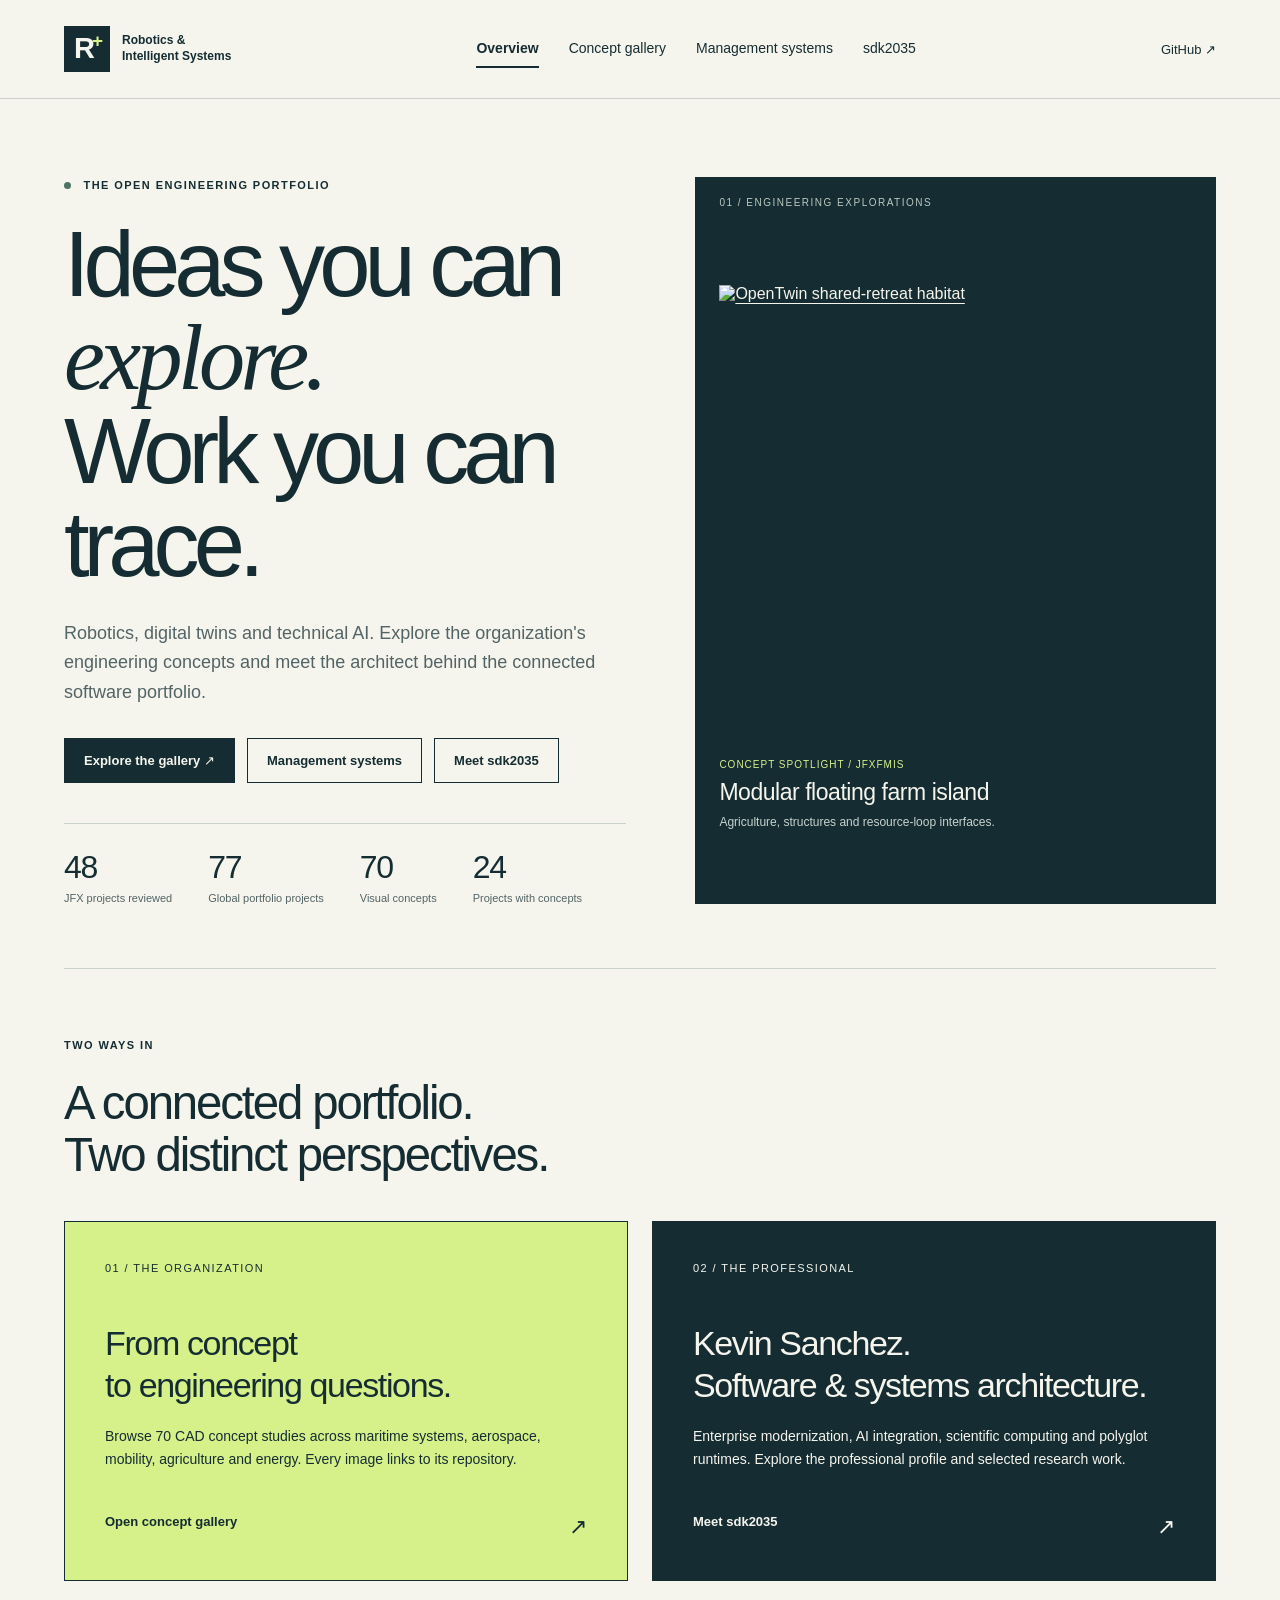
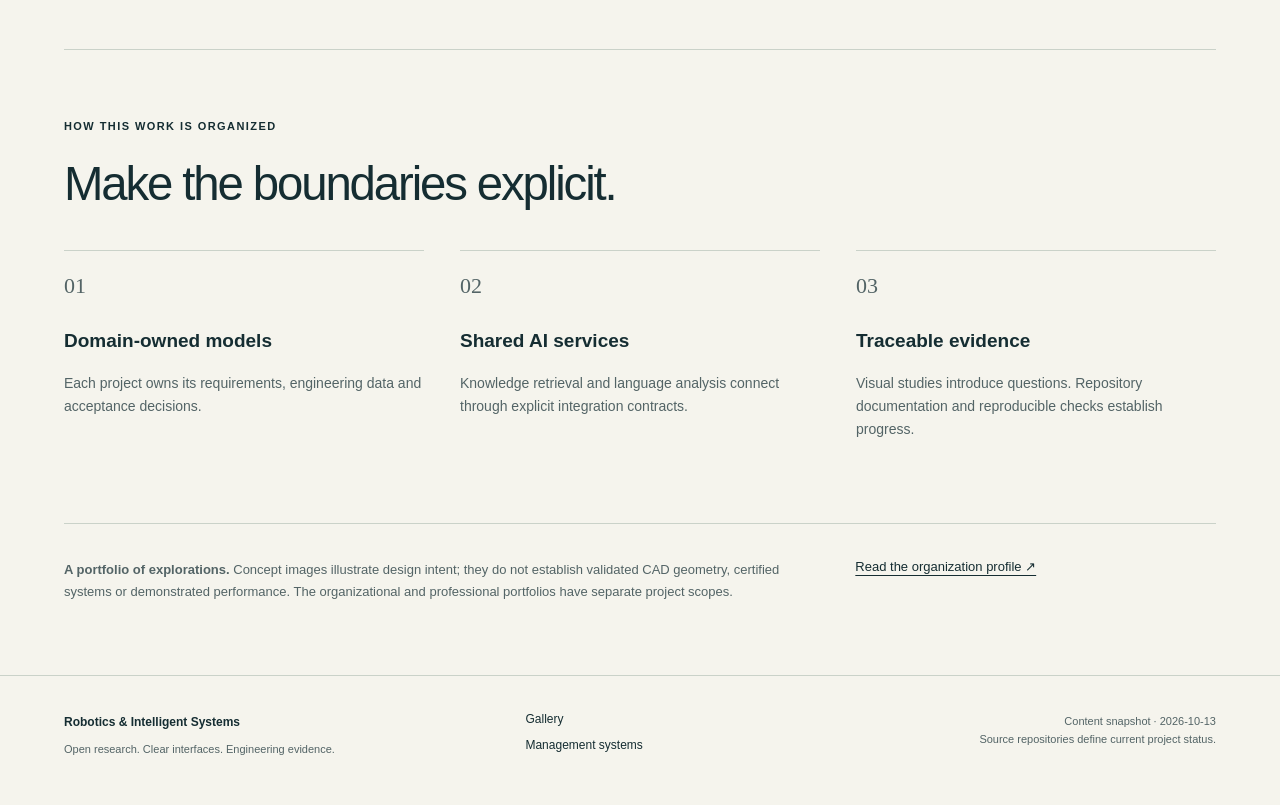
==== commit be44bf3d: "Remove duplicate footer navigation links" ====
--- a/docs/index.html
+++ b/docs/index.html
@@ -20,5 +20,5 @@
 <section class="section"><div class="section-heading"><p class="eyebrow">TWO WAYS IN</p><h2>A connected portfolio.<br>Two distinct perspectives.</h2></div><div class="entry-grid"><a class="entry" href="gallery/"><span class="entry-number">01 / THE ORGANIZATION</span><h3>From concept<br>to engineering questions.</h3><p>Browse 70 CAD concept studies across maritime systems, aerospace, mobility, agriculture and energy. Every image links to its repository.</p><span class="entry-link">Open concept gallery <b>↗</b></span></a><a class="entry dark" href="sdk2035/"><span class="entry-number">02 / THE PROFESSIONAL</span><h3>Kevin Sanchez.<br>Software &amp; systems architecture.</h3><p>Enterprise modernization, AI integration, scientific computing and polyglot runtimes. Explore the professional profile and selected research work.</p><span class="entry-link">Meet sdk2035 <b>↗</b></span></a></div></section>
 <section class="section approach"><p class="eyebrow">HOW THIS WORK IS ORGANIZED</p><h2>Make the boundaries explicit.</h2><div class="principles"><div><span>01</span><h3>Domain-owned models</h3><p>Each project owns its requirements, engineering data and acceptance decisions.</p></div><div><span>02</span><h3>Shared AI services</h3><p>Knowledge retrieval and language analysis connect through explicit integration contracts.</p></div><div><span>03</span><h3>Traceable evidence</h3><p>Visual studies introduce questions. Repository documentation and reproducible checks establish progress.</p></div></div></section>
 <section class="source-note"><p><strong>A portfolio of explorations.</strong> Concept images illustrate design intent; they do not establish validated CAD geometry, certified systems or demonstrated performance. The organizational and professional portfolios have separate project scopes.</p><a class="" href="https://github.com/robotics-intelligent-systems/.github">Read the organization profile ↗</a></section></main>
-<footer><div><strong>Robotics &amp; Intelligent Systems</strong><p>Open research. Clear interfaces. Engineering evidence.</p></div><div class="footer-links"><a class="" href="./gallery/">Gallery</a><a class="" href="./management/">Management systems</a><a class="" href="./sdk2035/">Professional profile</a><a class="" href="https://github.com/robotics-intelligent-systems/portfolio">Website source ↗</a></div><p class="snapshot">Content snapshot · 2026-10-13<br>Source repositories define current project status.</p></footer>
+<footer><div><strong>Robotics &amp; Intelligent Systems</strong><p>Open research. Clear interfaces. Engineering evidence.</p></div><div class="footer-links"><a class="" href="./gallery/">Gallery</a><a class="" href="./management/">Management systems</a></div><p class="snapshot">Content snapshot · 2026-10-13<br>Source repositories define current project status.</p></footer>
 </body></html>
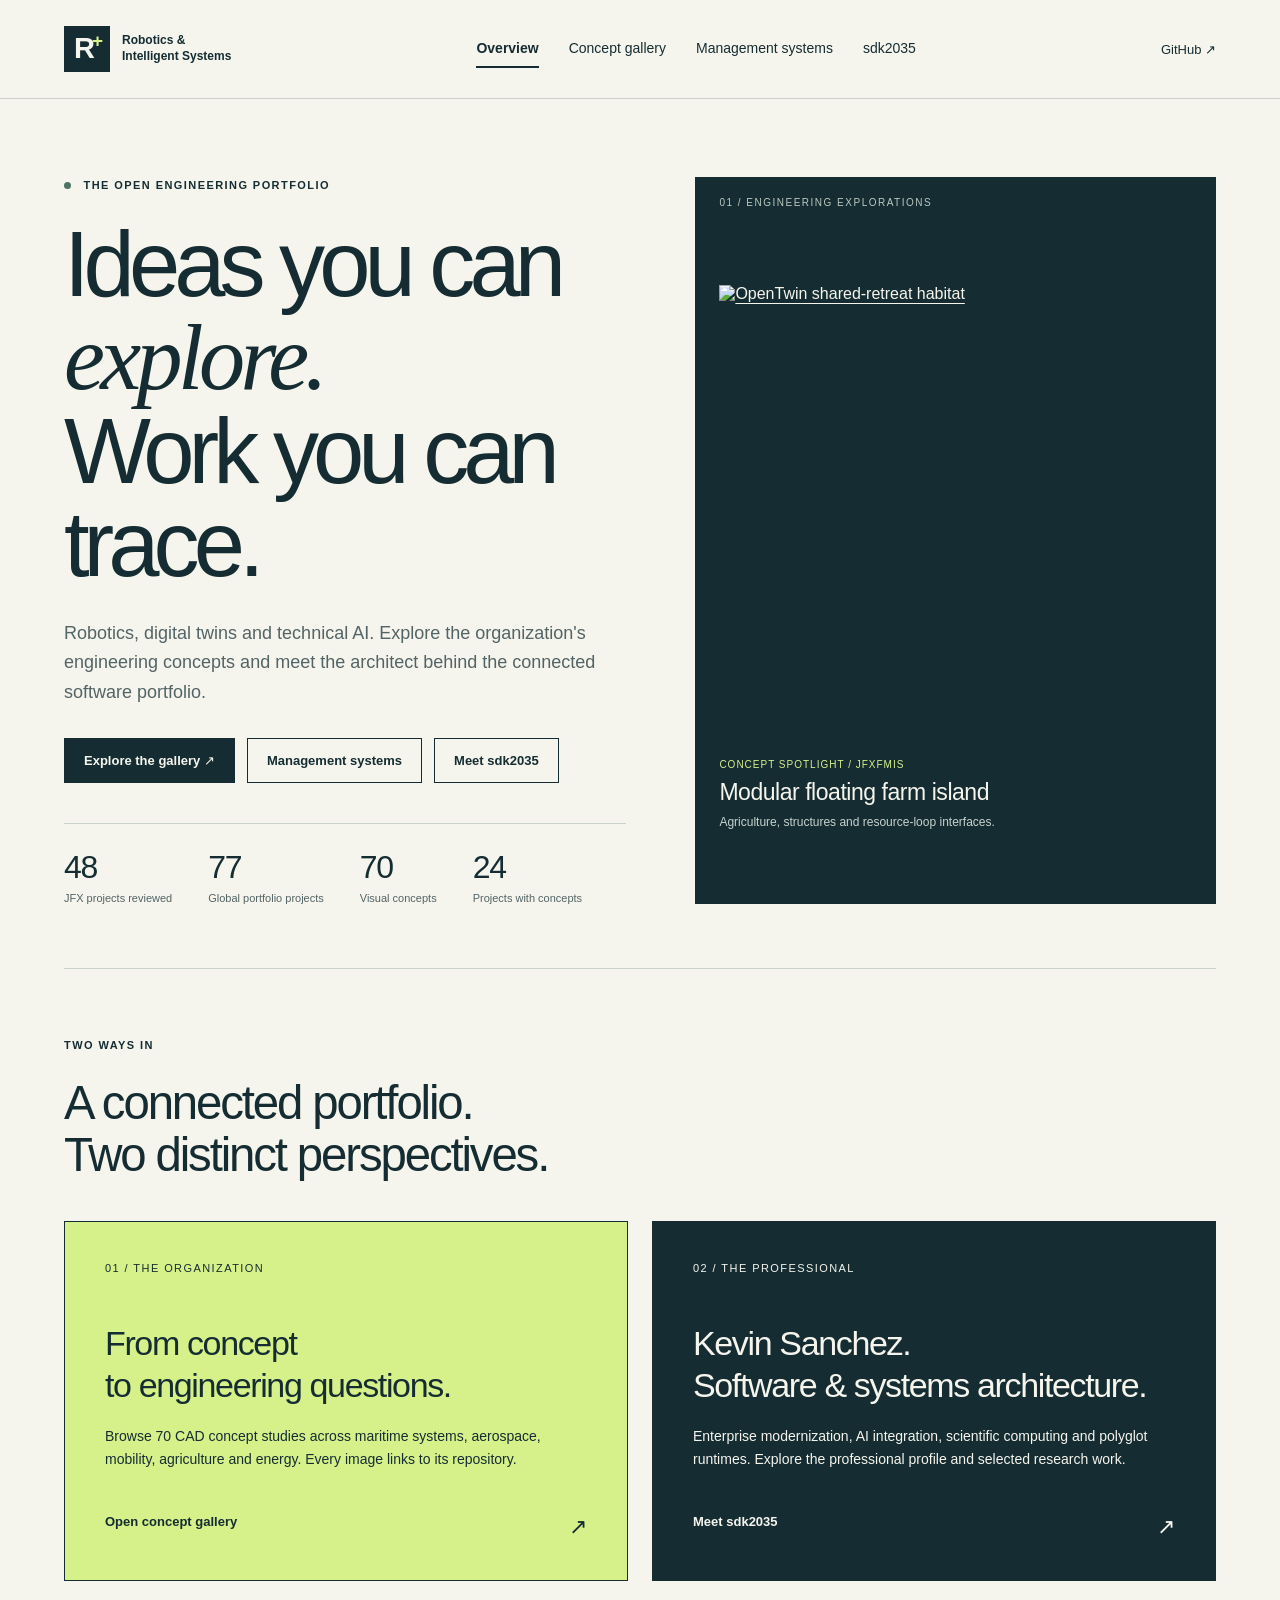
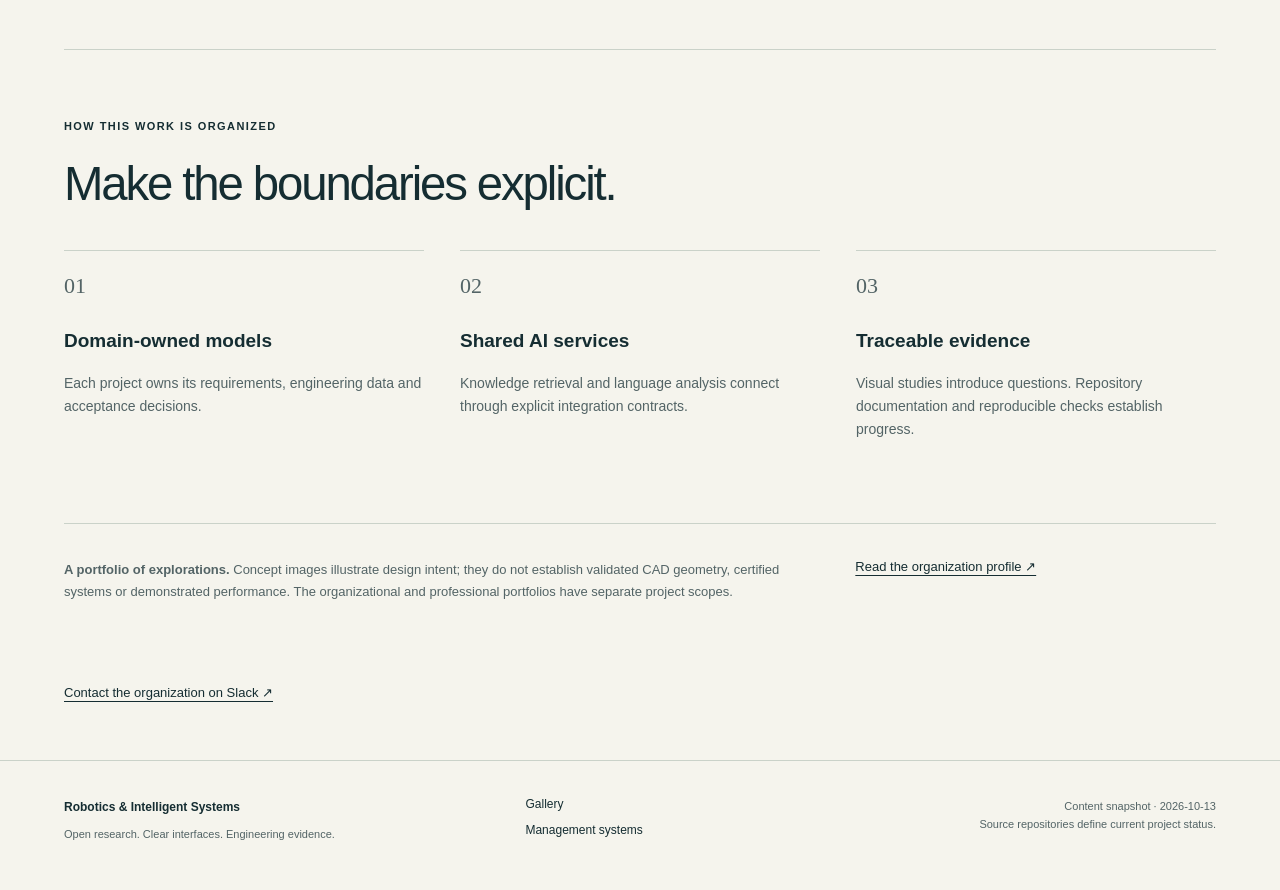
==== commit 961214e5: "Add organizational Slack contact to portfolio page" ====
--- a/docs/index.html
+++ b/docs/index.html
@@ -19,6 +19,6 @@
 <main id="main"><section class="hero overview-hero"><div class="hero-copy"><p class="eyebrow"><span class="signal"></span> THE OPEN ENGINEERING PORTFOLIO</p><h1>Ideas you can<br><em>explore.</em><br>Work you can trace.</h1><p class="lead">Robotics, digital twins and technical AI. Explore the organization's engineering concepts and meet the architect behind the connected software portfolio.</p><div class="actions"><a class="button primary" href="gallery/">Explore the gallery ↗</a><a class="button" href="management/">Management systems</a><a class="button" href="sdk2035/">Meet sdk2035</a></div><div class="stats"><div><strong>48</strong><span>JFX projects reviewed</span></div><div><strong>77</strong><span>Global portfolio projects</span></div><div><strong>70</strong><span>Visual concepts</span></div><div><strong>24</strong><span>Projects with concepts</span></div></div></div><figure class="hero-visual"><a href="https://github.com/robotics-intelligent-systems/jfxai4mad/blob/main/MBSE/CAD/opentwin-modular-habitat-shared-retreat-cutaway.jpg"><img src="https://raw.githubusercontent.com/robotics-intelligent-systems/jfxai4mad/main/MBSE/CAD/opentwin-modular-habitat-shared-retreat-cutaway.jpg" alt="OpenTwin shared-retreat habitat" fetchpriority="high"></a><figcaption><span>CONCEPT SPOTLIGHT / JFXFMIS</span><strong>Modular floating farm island</strong><span>Agriculture, structures and resource-loop interfaces.</span></figcaption><span class="visual-label">01 / ENGINEERING EXPLORATIONS</span></figure></section>
 <section class="section"><div class="section-heading"><p class="eyebrow">TWO WAYS IN</p><h2>A connected portfolio.<br>Two distinct perspectives.</h2></div><div class="entry-grid"><a class="entry" href="gallery/"><span class="entry-number">01 / THE ORGANIZATION</span><h3>From concept<br>to engineering questions.</h3><p>Browse 70 CAD concept studies across maritime systems, aerospace, mobility, agriculture and energy. Every image links to its repository.</p><span class="entry-link">Open concept gallery <b>↗</b></span></a><a class="entry dark" href="sdk2035/"><span class="entry-number">02 / THE PROFESSIONAL</span><h3>Kevin Sanchez.<br>Software &amp; systems architecture.</h3><p>Enterprise modernization, AI integration, scientific computing and polyglot runtimes. Explore the professional profile and selected research work.</p><span class="entry-link">Meet sdk2035 <b>↗</b></span></a></div></section>
 <section class="section approach"><p class="eyebrow">HOW THIS WORK IS ORGANIZED</p><h2>Make the boundaries explicit.</h2><div class="principles"><div><span>01</span><h3>Domain-owned models</h3><p>Each project owns its requirements, engineering data and acceptance decisions.</p></div><div><span>02</span><h3>Shared AI services</h3><p>Knowledge retrieval and language analysis connect through explicit integration contracts.</p></div><div><span>03</span><h3>Traceable evidence</h3><p>Visual studies introduce questions. Repository documentation and reproducible checks establish progress.</p></div></div></section>
-<section class="source-note"><p><strong>A portfolio of explorations.</strong> Concept images illustrate design intent; they do not establish validated CAD geometry, certified systems or demonstrated performance. The organizational and professional portfolios have separate project scopes.</p><a class="" href="https://github.com/robotics-intelligent-systems/.github">Read the organization profile ↗</a></section></main>
+<section class="source-note"><p><strong>A portfolio of explorations.</strong> Concept images illustrate design intent; they do not establish validated CAD geometry, certified systems or demonstrated performance. The organizational and professional portfolios have separate project scopes.</p><a class="" href="https://github.com/robotics-intelligent-systems/.github">Read the organization profile ↗</a><a class="" href="https://roboticsintel-xny7516.slack.com/team/U0C98G39Q5V">Contact the organization on Slack ↗</a></section></main>
 <footer><div><strong>Robotics &amp; Intelligent Systems</strong><p>Open research. Clear interfaces. Engineering evidence.</p></div><div class="footer-links"><a class="" href="./gallery/">Gallery</a><a class="" href="./management/">Management systems</a></div><p class="snapshot">Content snapshot · 2026-10-13<br>Source repositories define current project status.</p></footer>
 </body></html>
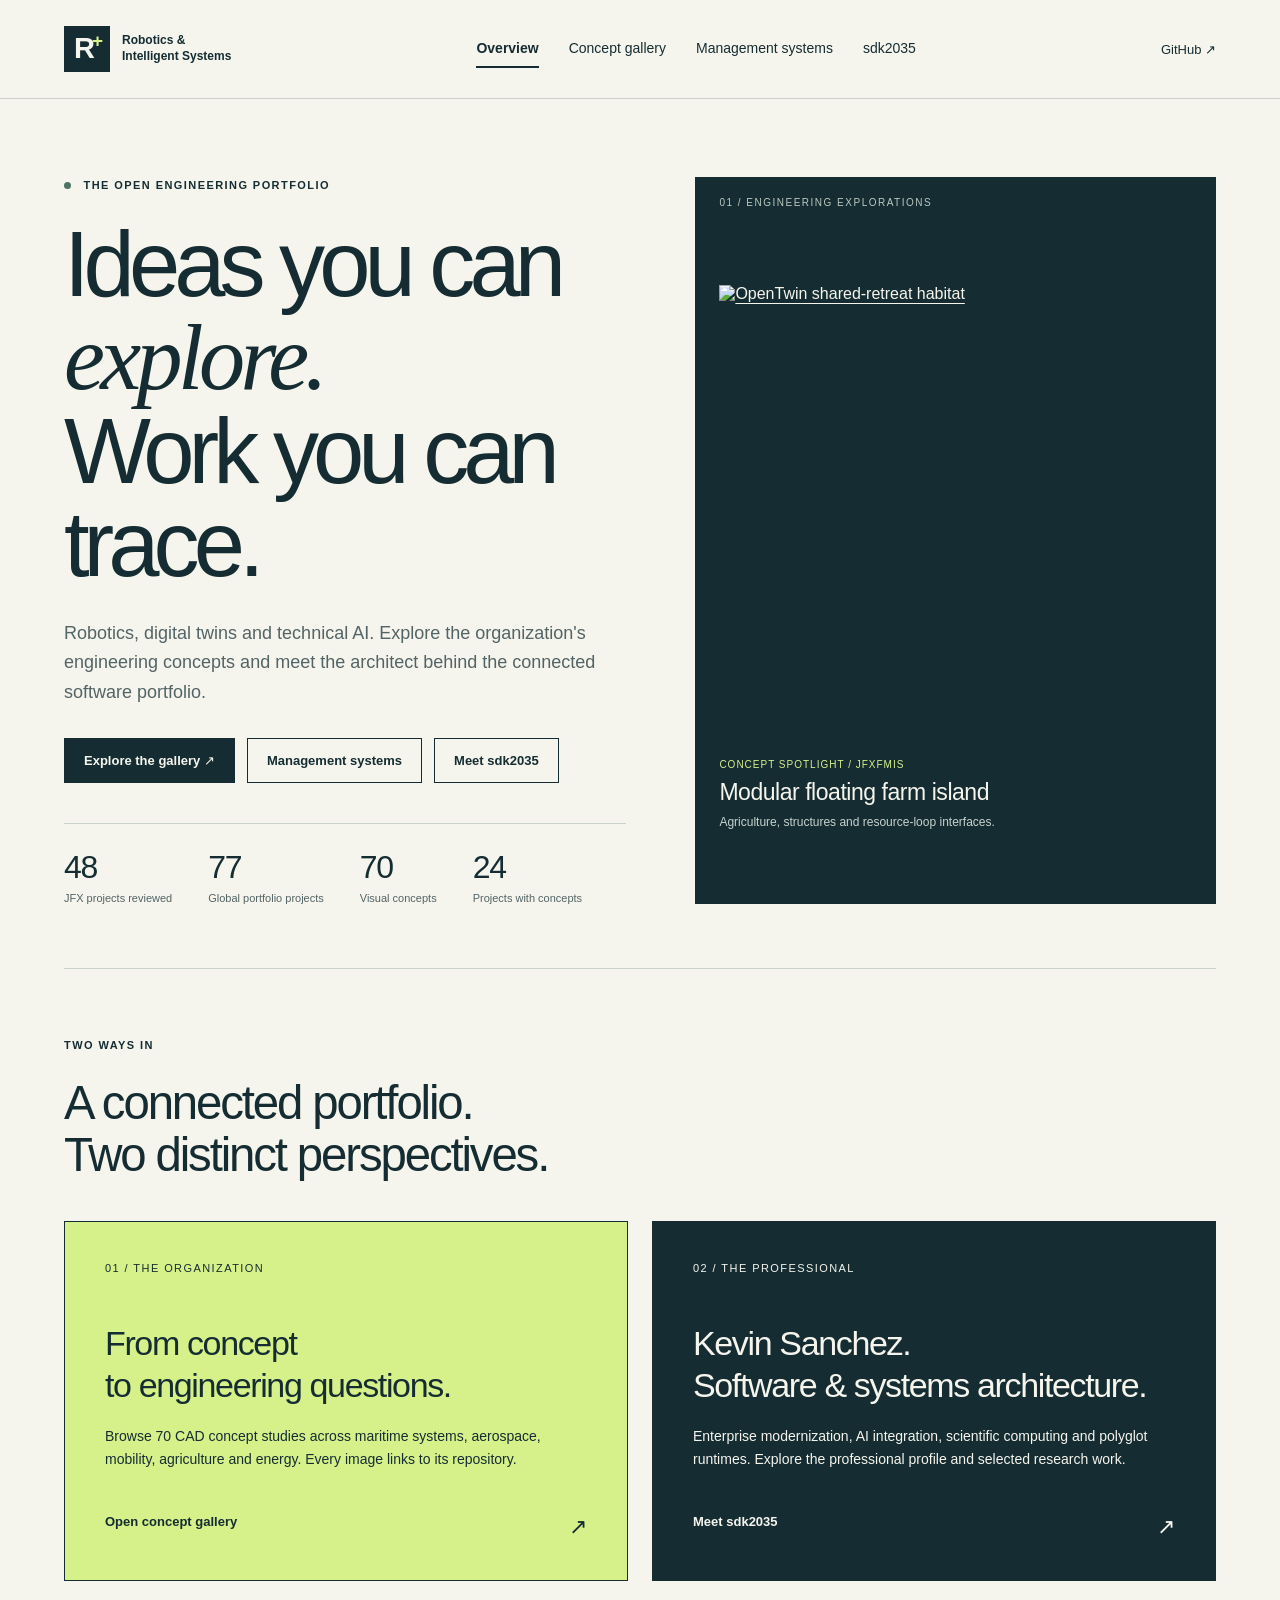
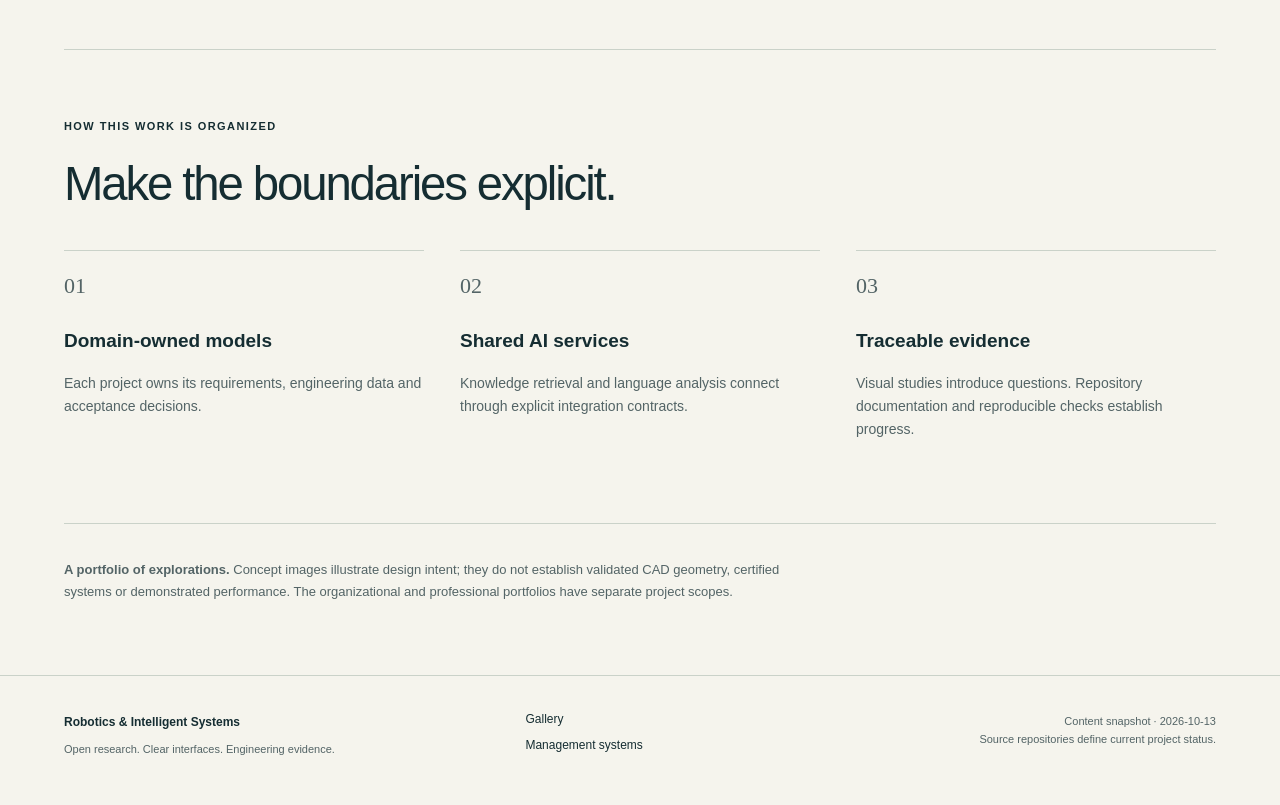
==== commit 42ed7efb: "Update generated overview links" ====
--- a/docs/index.html
+++ b/docs/index.html
@@ -19,6 +19,6 @@
 <main id="main"><section class="hero overview-hero"><div class="hero-copy"><p class="eyebrow"><span class="signal"></span> THE OPEN ENGINEERING PORTFOLIO</p><h1>Ideas you can<br><em>explore.</em><br>Work you can trace.</h1><p class="lead">Robotics, digital twins and technical AI. Explore the organization's engineering concepts and meet the architect behind the connected software portfolio.</p><div class="actions"><a class="button primary" href="gallery/">Explore the gallery ↗</a><a class="button" href="management/">Management systems</a><a class="button" href="sdk2035/">Meet sdk2035</a></div><div class="stats"><div><strong>48</strong><span>JFX projects reviewed</span></div><div><strong>77</strong><span>Global portfolio projects</span></div><div><strong>70</strong><span>Visual concepts</span></div><div><strong>24</strong><span>Projects with concepts</span></div></div></div><figure class="hero-visual"><a href="https://github.com/robotics-intelligent-systems/jfxai4mad/blob/main/MBSE/CAD/opentwin-modular-habitat-shared-retreat-cutaway.jpg"><img src="https://raw.githubusercontent.com/robotics-intelligent-systems/jfxai4mad/main/MBSE/CAD/opentwin-modular-habitat-shared-retreat-cutaway.jpg" alt="OpenTwin shared-retreat habitat" fetchpriority="high"></a><figcaption><span>CONCEPT SPOTLIGHT / JFXFMIS</span><strong>Modular floating farm island</strong><span>Agriculture, structures and resource-loop interfaces.</span></figcaption><span class="visual-label">01 / ENGINEERING EXPLORATIONS</span></figure></section>
 <section class="section"><div class="section-heading"><p class="eyebrow">TWO WAYS IN</p><h2>A connected portfolio.<br>Two distinct perspectives.</h2></div><div class="entry-grid"><a class="entry" href="gallery/"><span class="entry-number">01 / THE ORGANIZATION</span><h3>From concept<br>to engineering questions.</h3><p>Browse 70 CAD concept studies across maritime systems, aerospace, mobility, agriculture and energy. Every image links to its repository.</p><span class="entry-link">Open concept gallery <b>↗</b></span></a><a class="entry dark" href="sdk2035/"><span class="entry-number">02 / THE PROFESSIONAL</span><h3>Kevin Sanchez.<br>Software &amp; systems architecture.</h3><p>Enterprise modernization, AI integration, scientific computing and polyglot runtimes. Explore the professional profile and selected research work.</p><span class="entry-link">Meet sdk2035 <b>↗</b></span></a></div></section>
 <section class="section approach"><p class="eyebrow">HOW THIS WORK IS ORGANIZED</p><h2>Make the boundaries explicit.</h2><div class="principles"><div><span>01</span><h3>Domain-owned models</h3><p>Each project owns its requirements, engineering data and acceptance decisions.</p></div><div><span>02</span><h3>Shared AI services</h3><p>Knowledge retrieval and language analysis connect through explicit integration contracts.</p></div><div><span>03</span><h3>Traceable evidence</h3><p>Visual studies introduce questions. Repository documentation and reproducible checks establish progress.</p></div></div></section>
-<section class="source-note"><p><strong>A portfolio of explorations.</strong> Concept images illustrate design intent; they do not establish validated CAD geometry, certified systems or demonstrated performance. The organizational and professional portfolios have separate project scopes.</p><a class="" href="https://github.com/robotics-intelligent-systems/.github">Read the organization profile ↗</a><a class="" href="https://roboticsintel-xny7516.slack.com/team/U0C98G39Q5V">Contact the organization on Slack ↗</a></section></main>
+<section class="source-note"><p><strong>A portfolio of explorations.</strong> Concept images illustrate design intent; they do not establish validated CAD geometry, certified systems or demonstrated performance. The organizational and professional portfolios have separate project scopes.</p></section></main>
 <footer><div><strong>Robotics &amp; Intelligent Systems</strong><p>Open research. Clear interfaces. Engineering evidence.</p></div><div class="footer-links"><a class="" href="./gallery/">Gallery</a><a class="" href="./management/">Management systems</a></div><p class="snapshot">Content snapshot · 2026-10-13<br>Source repositories define current project status.</p></footer>
 </body></html>
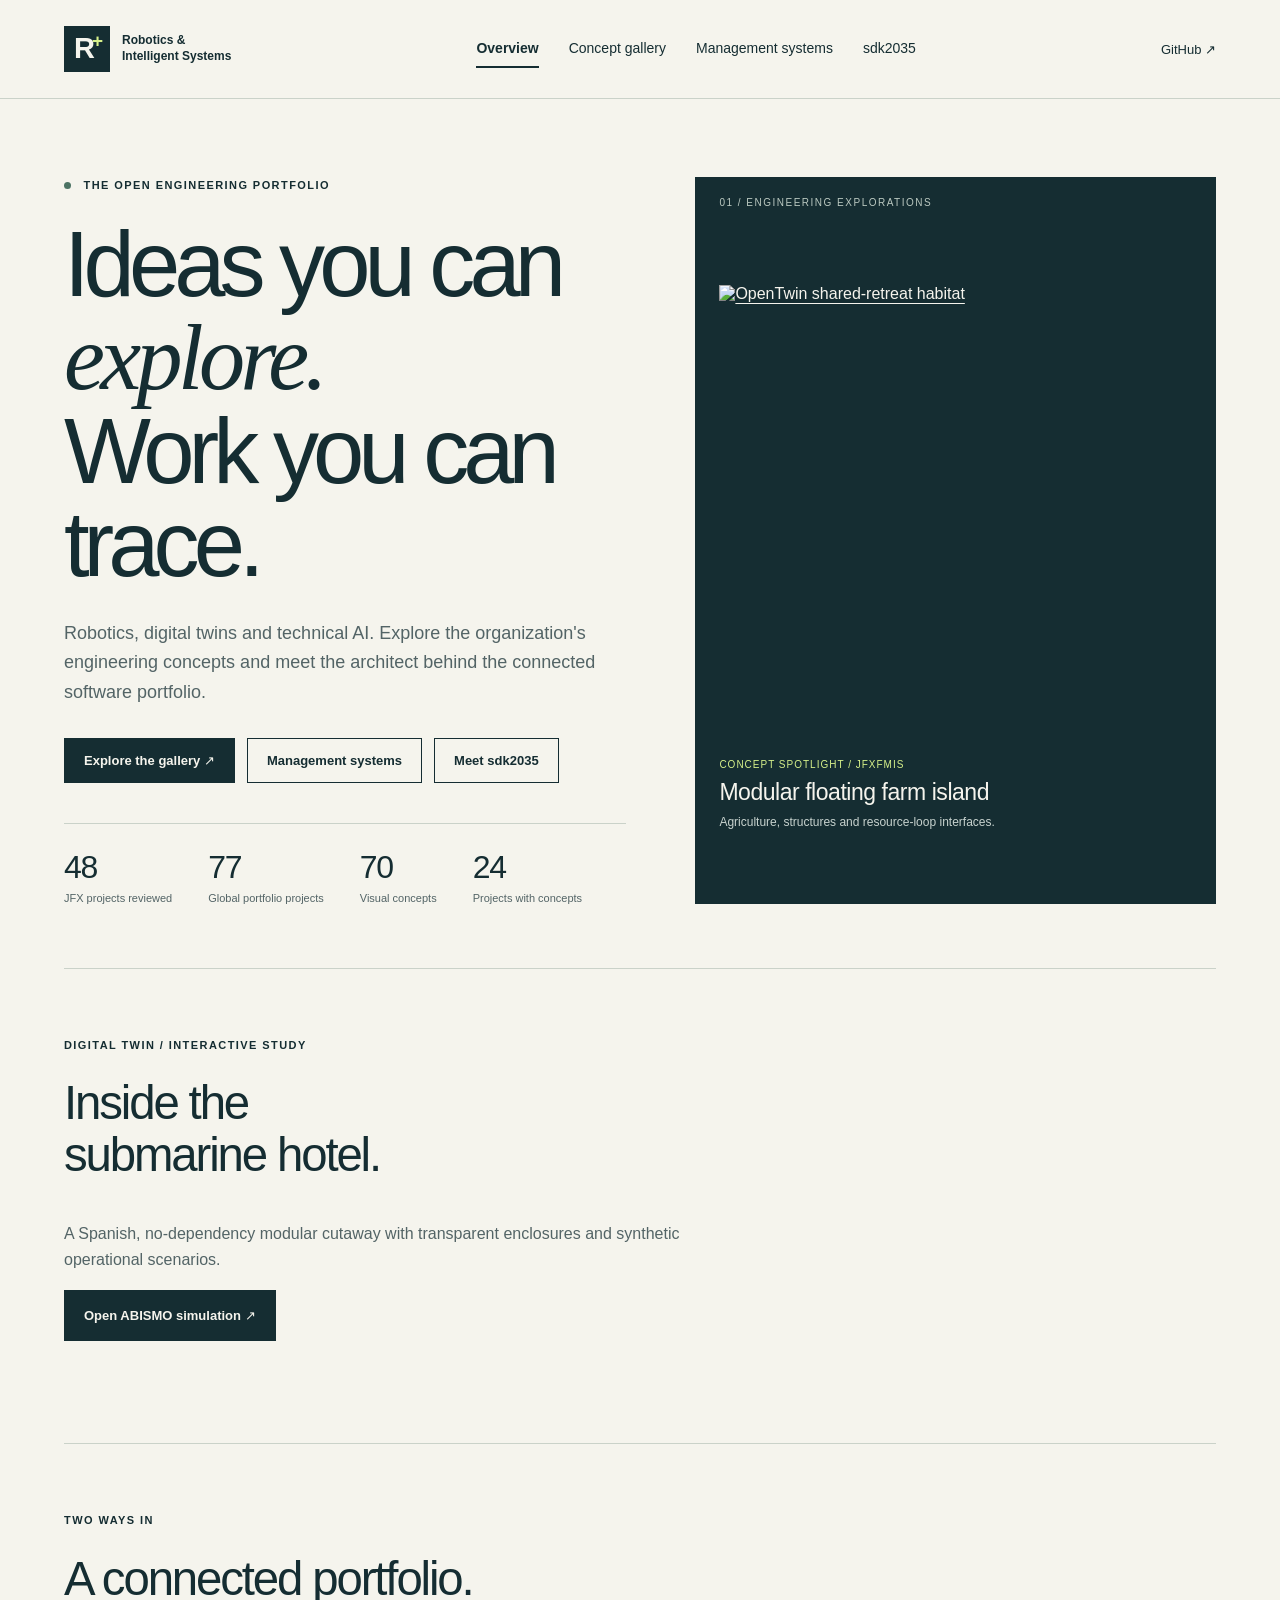
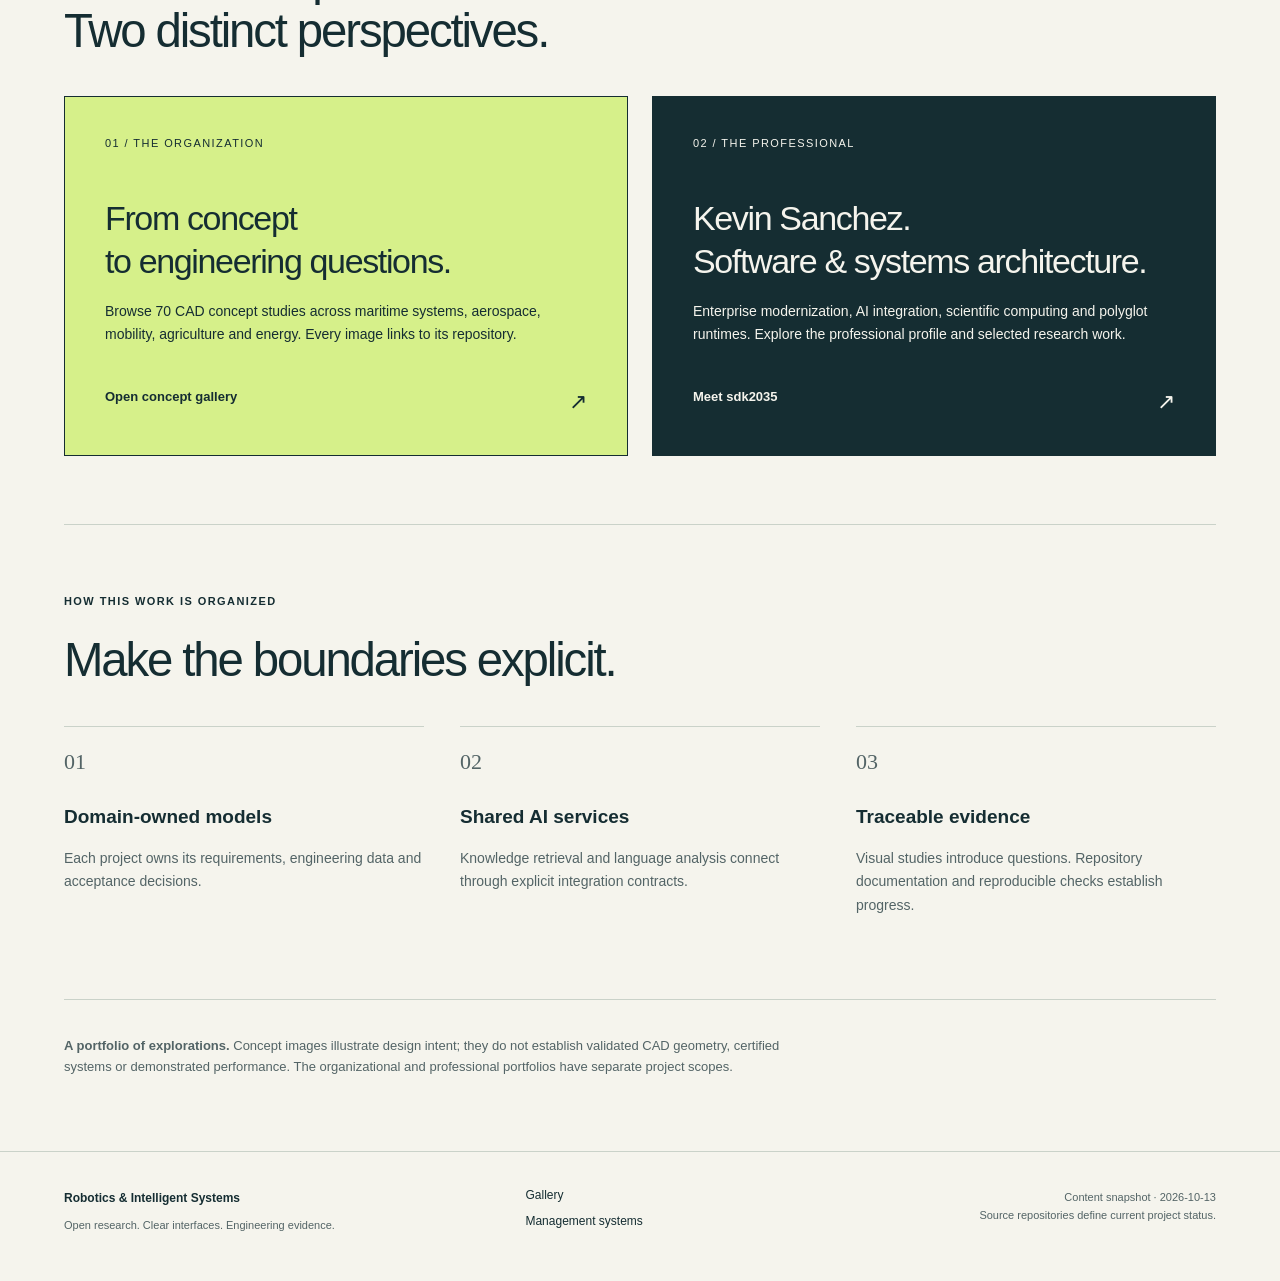
==== commit 3501e215: "Include ABISMO in published portfolio pages" ====
--- a/docs/index.html
+++ b/docs/index.html
@@ -17,6 +17,7 @@
 <a class="skip" href="#main">Skip to content</a>
 <header class="site-header"><a class="brand" href="./"><span class="brand-mark" aria-hidden="true">R<span>+</span></span><span>Robotics &amp;<br>Intelligent Systems</span></a><nav aria-label="Primary"><a class="active" href="./">Overview</a><a class="" href="./gallery/">Concept gallery</a><a class="" href="./management/">Management systems</a><a class="" href="./sdk2035/">sdk2035</a></nav><a class="github-link" href="https://github.com/robotics-intelligent-systems">GitHub ↗</a></header>
 <main id="main"><section class="hero overview-hero"><div class="hero-copy"><p class="eyebrow"><span class="signal"></span> THE OPEN ENGINEERING PORTFOLIO</p><h1>Ideas you can<br><em>explore.</em><br>Work you can trace.</h1><p class="lead">Robotics, digital twins and technical AI. Explore the organization's engineering concepts and meet the architect behind the connected software portfolio.</p><div class="actions"><a class="button primary" href="gallery/">Explore the gallery ↗</a><a class="button" href="management/">Management systems</a><a class="button" href="sdk2035/">Meet sdk2035</a></div><div class="stats"><div><strong>48</strong><span>JFX projects reviewed</span></div><div><strong>77</strong><span>Global portfolio projects</span></div><div><strong>70</strong><span>Visual concepts</span></div><div><strong>24</strong><span>Projects with concepts</span></div></div></div><figure class="hero-visual"><a href="https://github.com/robotics-intelligent-systems/jfxai4mad/blob/main/MBSE/CAD/opentwin-modular-habitat-shared-retreat-cutaway.jpg"><img src="https://raw.githubusercontent.com/robotics-intelligent-systems/jfxai4mad/main/MBSE/CAD/opentwin-modular-habitat-shared-retreat-cutaway.jpg" alt="OpenTwin shared-retreat habitat" fetchpriority="high"></a><figcaption><span>CONCEPT SPOTLIGHT / JFXFMIS</span><strong>Modular floating farm island</strong><span>Agriculture, structures and resource-loop interfaces.</span></figcaption><span class="visual-label">01 / ENGINEERING EXPLORATIONS</span></figure></section>
+<section class="section twin-feature"><div class="section-heading"><p class="eyebrow">DIGITAL TWIN / INTERACTIVE STUDY</p><h2>Inside the<br>submarine hotel.</h2><p>A Spanish, no-dependency modular cutaway with transparent enclosures and synthetic operational scenarios.</p><p><a class="button primary" href="twins/submarine-hotel/" target="_blank" rel="noopener">Open ABISMO simulation ↗</a></p></div></section>
 <section class="section"><div class="section-heading"><p class="eyebrow">TWO WAYS IN</p><h2>A connected portfolio.<br>Two distinct perspectives.</h2></div><div class="entry-grid"><a class="entry" href="gallery/"><span class="entry-number">01 / THE ORGANIZATION</span><h3>From concept<br>to engineering questions.</h3><p>Browse 70 CAD concept studies across maritime systems, aerospace, mobility, agriculture and energy. Every image links to its repository.</p><span class="entry-link">Open concept gallery <b>↗</b></span></a><a class="entry dark" href="sdk2035/"><span class="entry-number">02 / THE PROFESSIONAL</span><h3>Kevin Sanchez.<br>Software &amp; systems architecture.</h3><p>Enterprise modernization, AI integration, scientific computing and polyglot runtimes. Explore the professional profile and selected research work.</p><span class="entry-link">Meet sdk2035 <b>↗</b></span></a></div></section>
 <section class="section approach"><p class="eyebrow">HOW THIS WORK IS ORGANIZED</p><h2>Make the boundaries explicit.</h2><div class="principles"><div><span>01</span><h3>Domain-owned models</h3><p>Each project owns its requirements, engineering data and acceptance decisions.</p></div><div><span>02</span><h3>Shared AI services</h3><p>Knowledge retrieval and language analysis connect through explicit integration contracts.</p></div><div><span>03</span><h3>Traceable evidence</h3><p>Visual studies introduce questions. Repository documentation and reproducible checks establish progress.</p></div></div></section>
 <section class="source-note"><p><strong>A portfolio of explorations.</strong> Concept images illustrate design intent; they do not establish validated CAD geometry, certified systems or demonstrated performance. The organizational and professional portfolios have separate project scopes.</p></section></main>
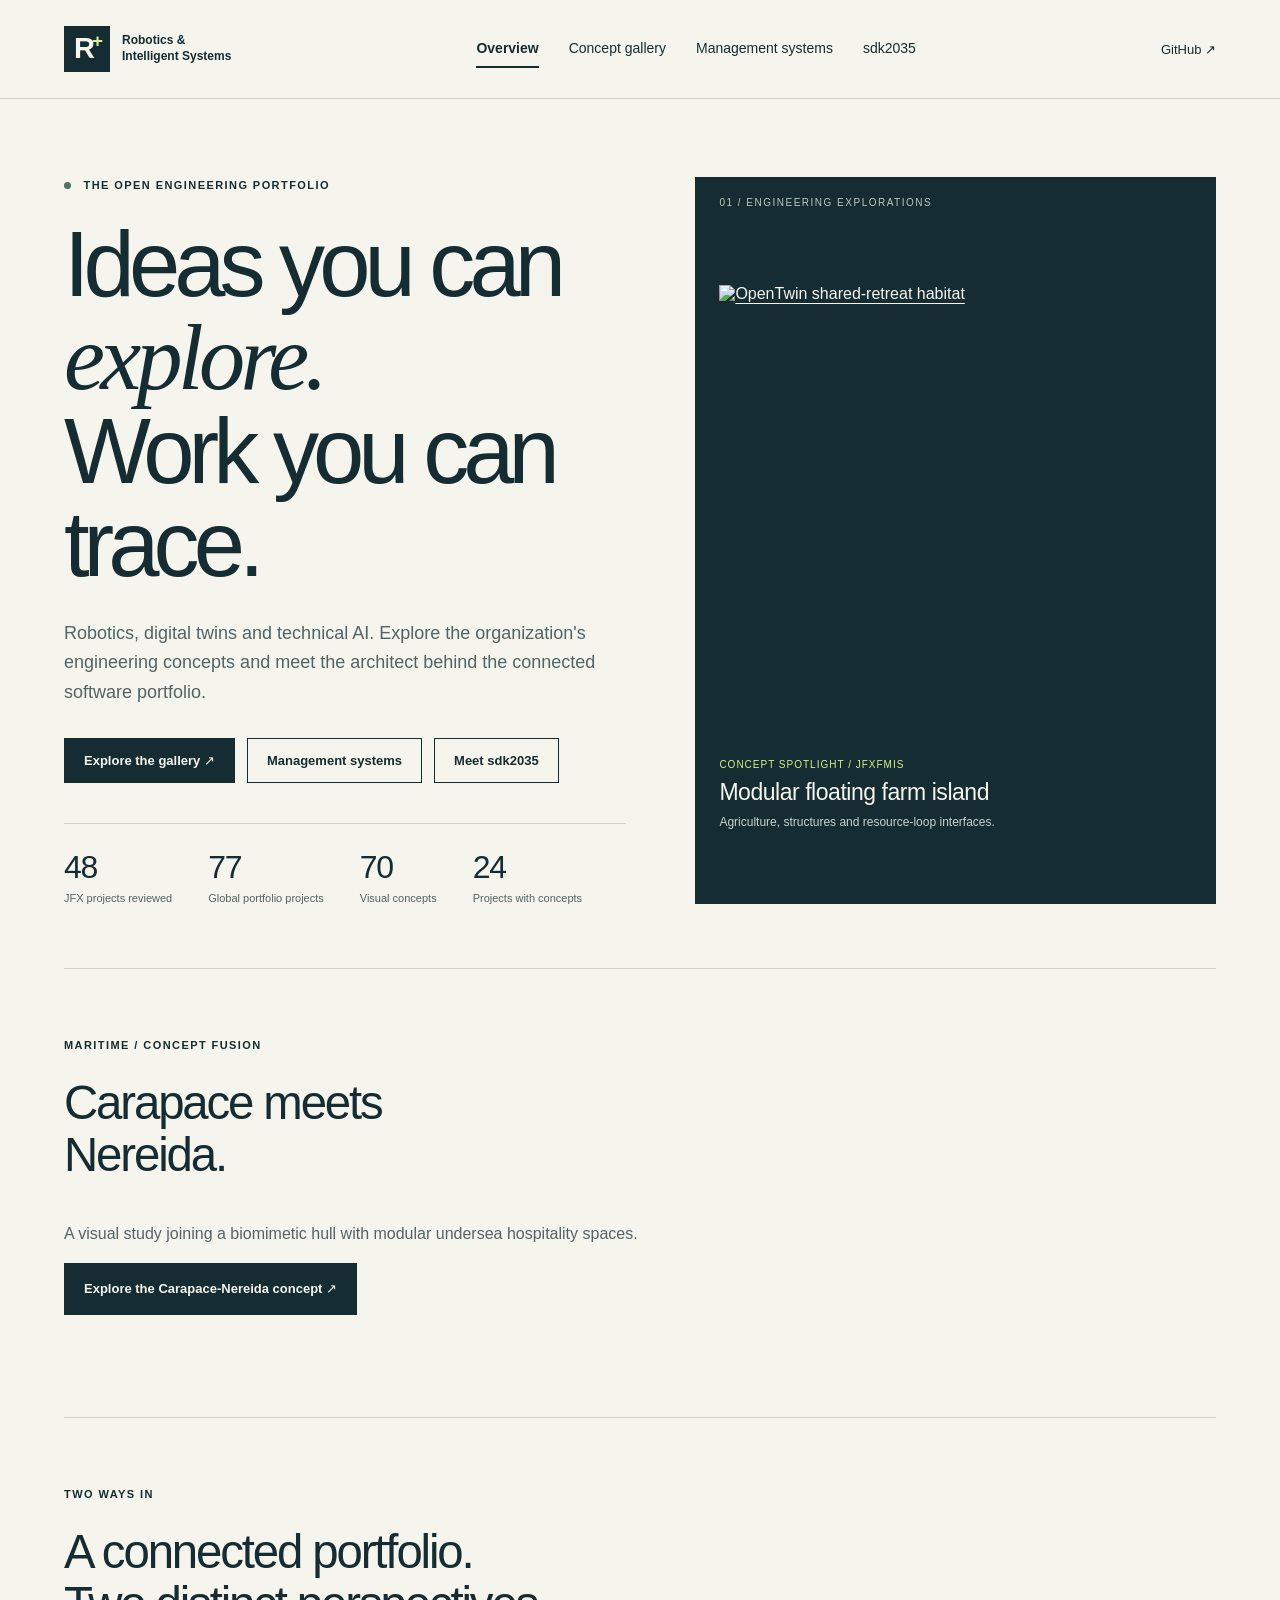
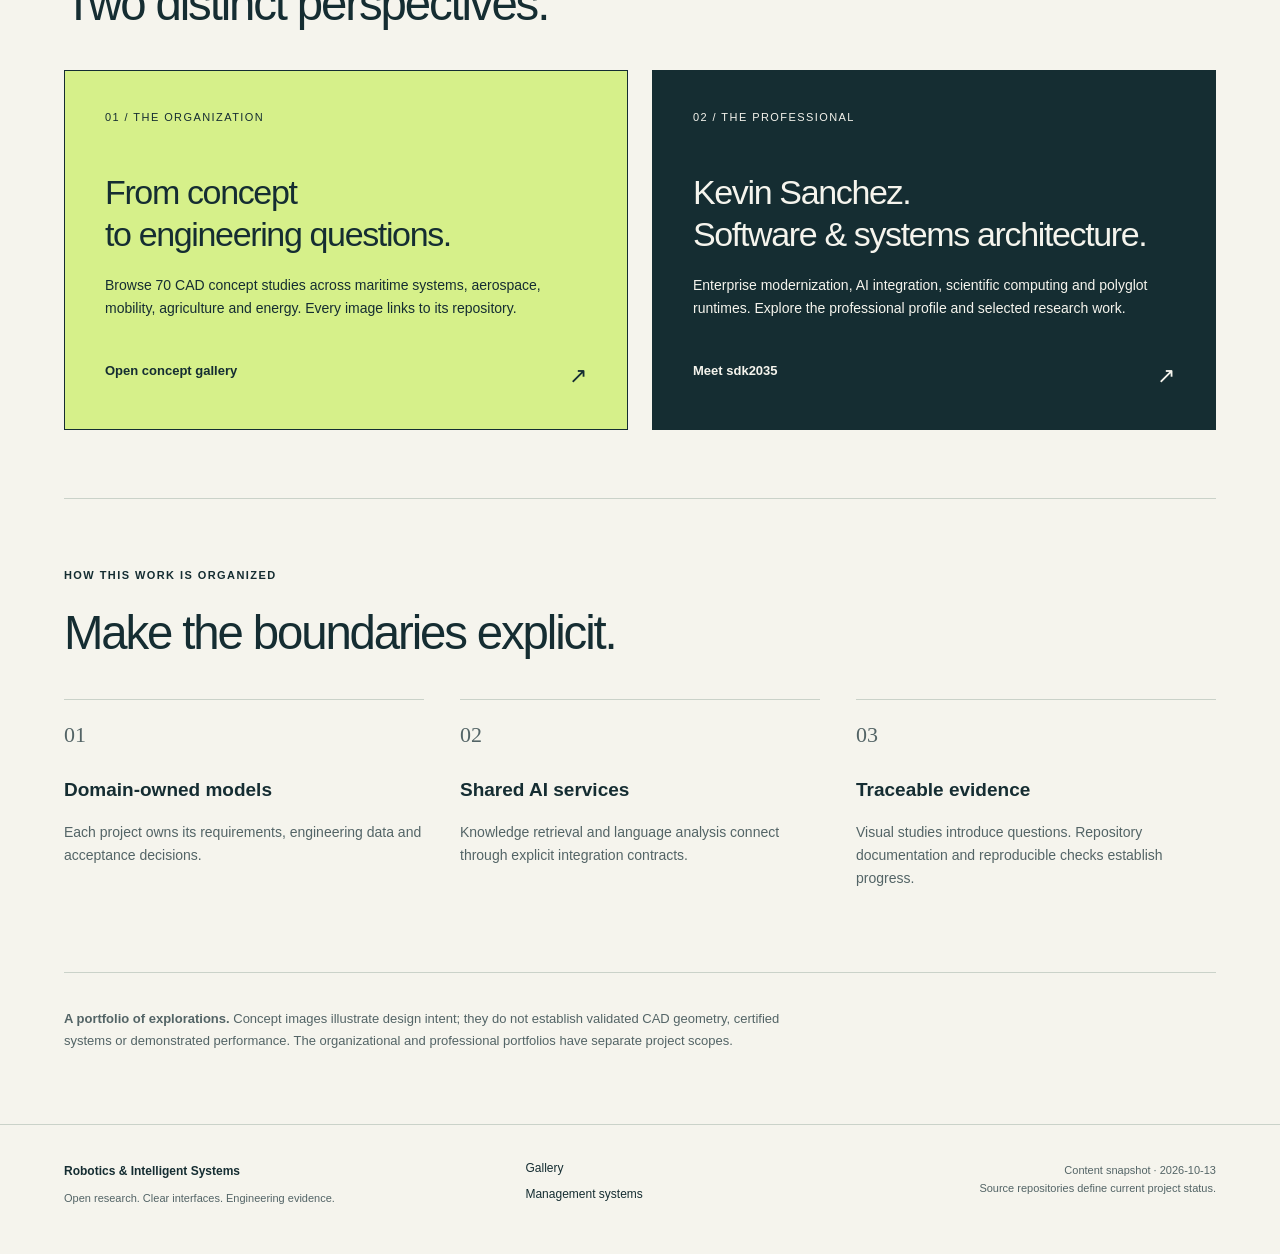
==== commit a5f1f529: "docs: feature Carapace-Nereida on the homepage" ====
--- a/docs/index.html
+++ b/docs/index.html
@@ -17,7 +17,7 @@
 <a class="skip" href="#main">Skip to content</a>
 <header class="site-header"><a class="brand" href="./"><span class="brand-mark" aria-hidden="true">R<span>+</span></span><span>Robotics &amp;<br>Intelligent Systems</span></a><nav aria-label="Primary"><a class="active" href="./">Overview</a><a class="" href="./gallery/">Concept gallery</a><a class="" href="./management/">Management systems</a><a class="" href="./sdk2035/">sdk2035</a></nav><a class="github-link" href="https://github.com/robotics-intelligent-systems">GitHub ↗</a></header>
 <main id="main"><section class="hero overview-hero"><div class="hero-copy"><p class="eyebrow"><span class="signal"></span> THE OPEN ENGINEERING PORTFOLIO</p><h1>Ideas you can<br><em>explore.</em><br>Work you can trace.</h1><p class="lead">Robotics, digital twins and technical AI. Explore the organization's engineering concepts and meet the architect behind the connected software portfolio.</p><div class="actions"><a class="button primary" href="gallery/">Explore the gallery ↗</a><a class="button" href="management/">Management systems</a><a class="button" href="sdk2035/">Meet sdk2035</a></div><div class="stats"><div><strong>48</strong><span>JFX projects reviewed</span></div><div><strong>77</strong><span>Global portfolio projects</span></div><div><strong>70</strong><span>Visual concepts</span></div><div><strong>24</strong><span>Projects with concepts</span></div></div></div><figure class="hero-visual"><a href="https://github.com/robotics-intelligent-systems/jfxai4mad/blob/main/MBSE/CAD/opentwin-modular-habitat-shared-retreat-cutaway.jpg"><img src="https://raw.githubusercontent.com/robotics-intelligent-systems/jfxai4mad/main/MBSE/CAD/opentwin-modular-habitat-shared-retreat-cutaway.jpg" alt="OpenTwin shared-retreat habitat" fetchpriority="high"></a><figcaption><span>CONCEPT SPOTLIGHT / JFXFMIS</span><strong>Modular floating farm island</strong><span>Agriculture, structures and resource-loop interfaces.</span></figcaption><span class="visual-label">01 / ENGINEERING EXPLORATIONS</span></figure></section>
-<section class="section twin-feature"><div class="section-heading"><p class="eyebrow">DIGITAL TWIN / INTERACTIVE STUDY</p><h2>Inside the<br>submarine hotel.</h2><p>A Spanish, no-dependency modular cutaway with transparent enclosures and synthetic operational scenarios.</p><p><a class="button primary" href="twins/submarine-hotel/" target="_blank" rel="noopener">Open ABISMO simulation ↗</a></p></div></section>
+<section class="section twin-feature"><div class="section-heading"><p class="eyebrow">MARITIME / CONCEPT FUSION</p><h2>Carapace meets<br>Nereida.</h2><p>A visual study joining a biomimetic hull with modular undersea hospitality spaces.</p><p><a class="button primary" href="twins/submarine-hotel/" target="_blank" rel="noopener">Explore the Carapace-Nereida concept ↗</a></p></div></section>
 <section class="section"><div class="section-heading"><p class="eyebrow">TWO WAYS IN</p><h2>A connected portfolio.<br>Two distinct perspectives.</h2></div><div class="entry-grid"><a class="entry" href="gallery/"><span class="entry-number">01 / THE ORGANIZATION</span><h3>From concept<br>to engineering questions.</h3><p>Browse 70 CAD concept studies across maritime systems, aerospace, mobility, agriculture and energy. Every image links to its repository.</p><span class="entry-link">Open concept gallery <b>↗</b></span></a><a class="entry dark" href="sdk2035/"><span class="entry-number">02 / THE PROFESSIONAL</span><h3>Kevin Sanchez.<br>Software &amp; systems architecture.</h3><p>Enterprise modernization, AI integration, scientific computing and polyglot runtimes. Explore the professional profile and selected research work.</p><span class="entry-link">Meet sdk2035 <b>↗</b></span></a></div></section>
 <section class="section approach"><p class="eyebrow">HOW THIS WORK IS ORGANIZED</p><h2>Make the boundaries explicit.</h2><div class="principles"><div><span>01</span><h3>Domain-owned models</h3><p>Each project owns its requirements, engineering data and acceptance decisions.</p></div><div><span>02</span><h3>Shared AI services</h3><p>Knowledge retrieval and language analysis connect through explicit integration contracts.</p></div><div><span>03</span><h3>Traceable evidence</h3><p>Visual studies introduce questions. Repository documentation and reproducible checks establish progress.</p></div></div></section>
 <section class="source-note"><p><strong>A portfolio of explorations.</strong> Concept images illustrate design intent; they do not establish validated CAD geometry, certified systems or demonstrated performance. The organizational and professional portfolios have separate project scopes.</p></section></main>
